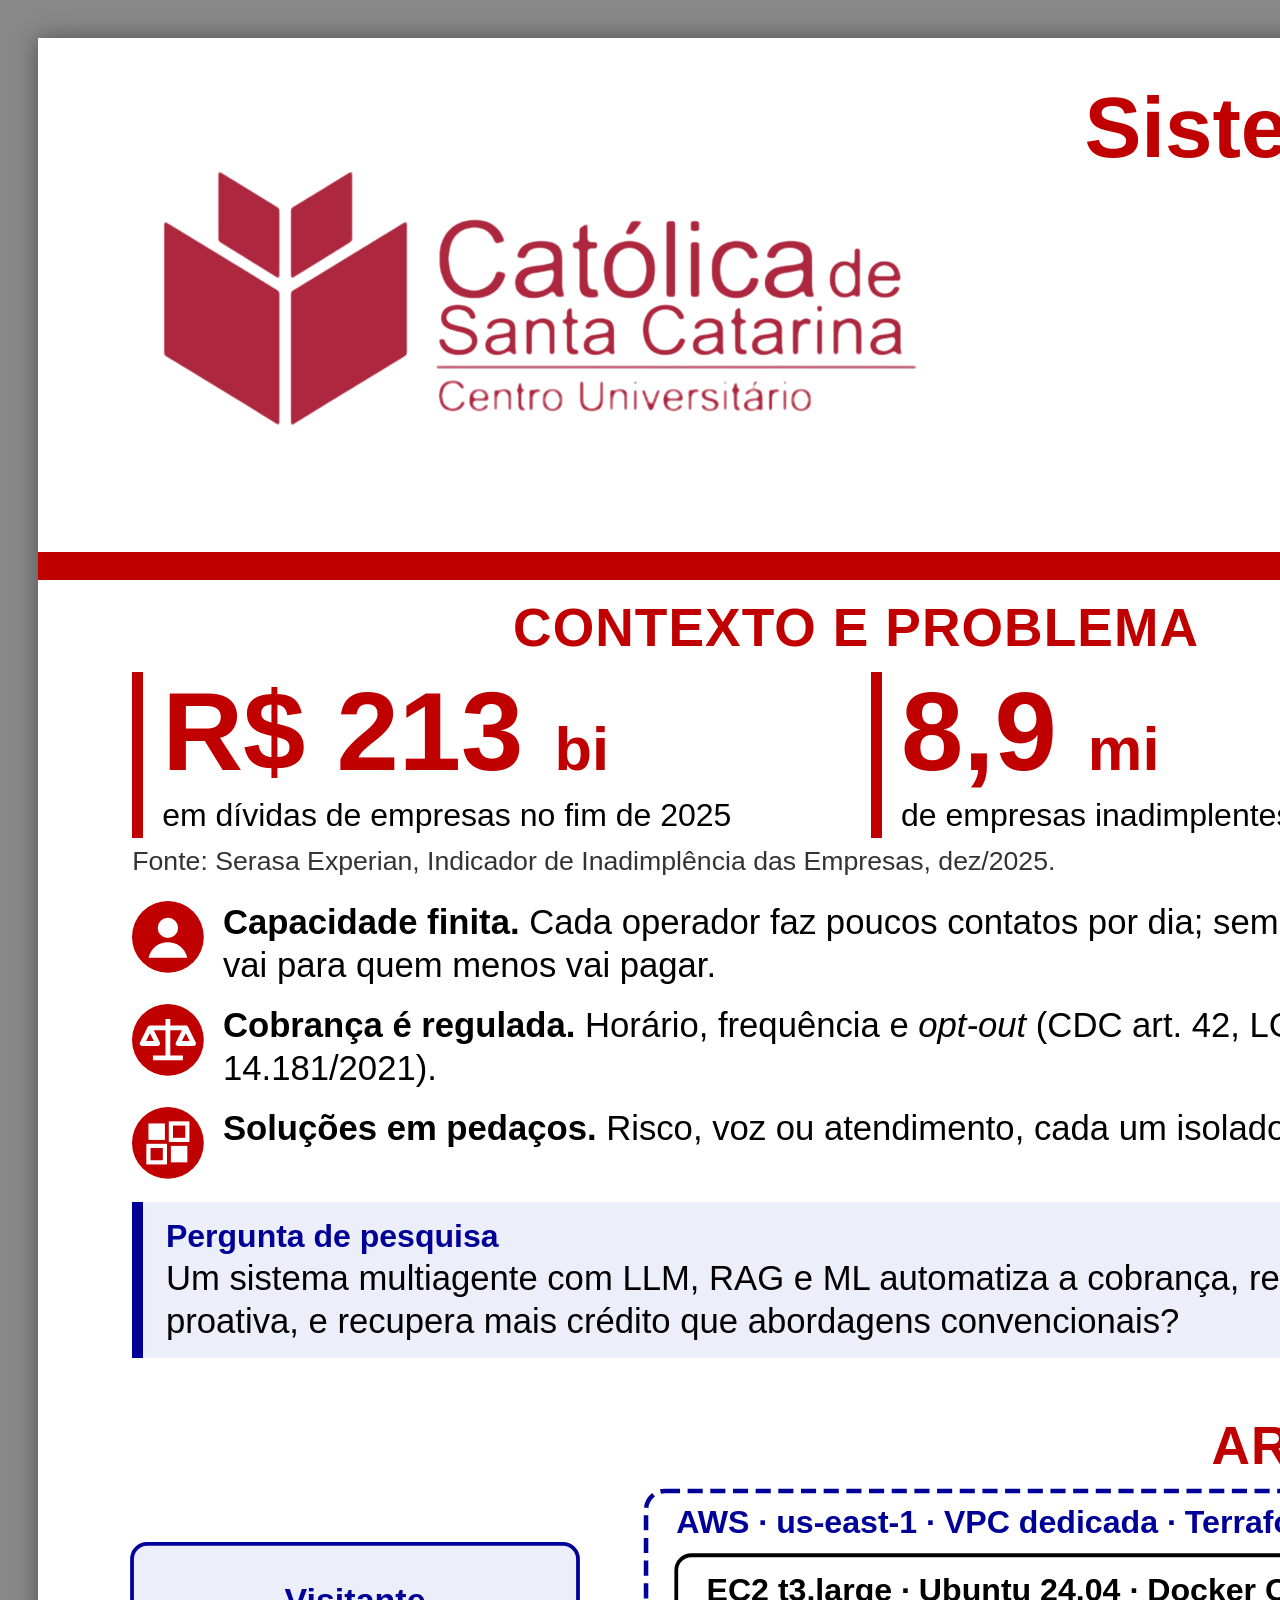
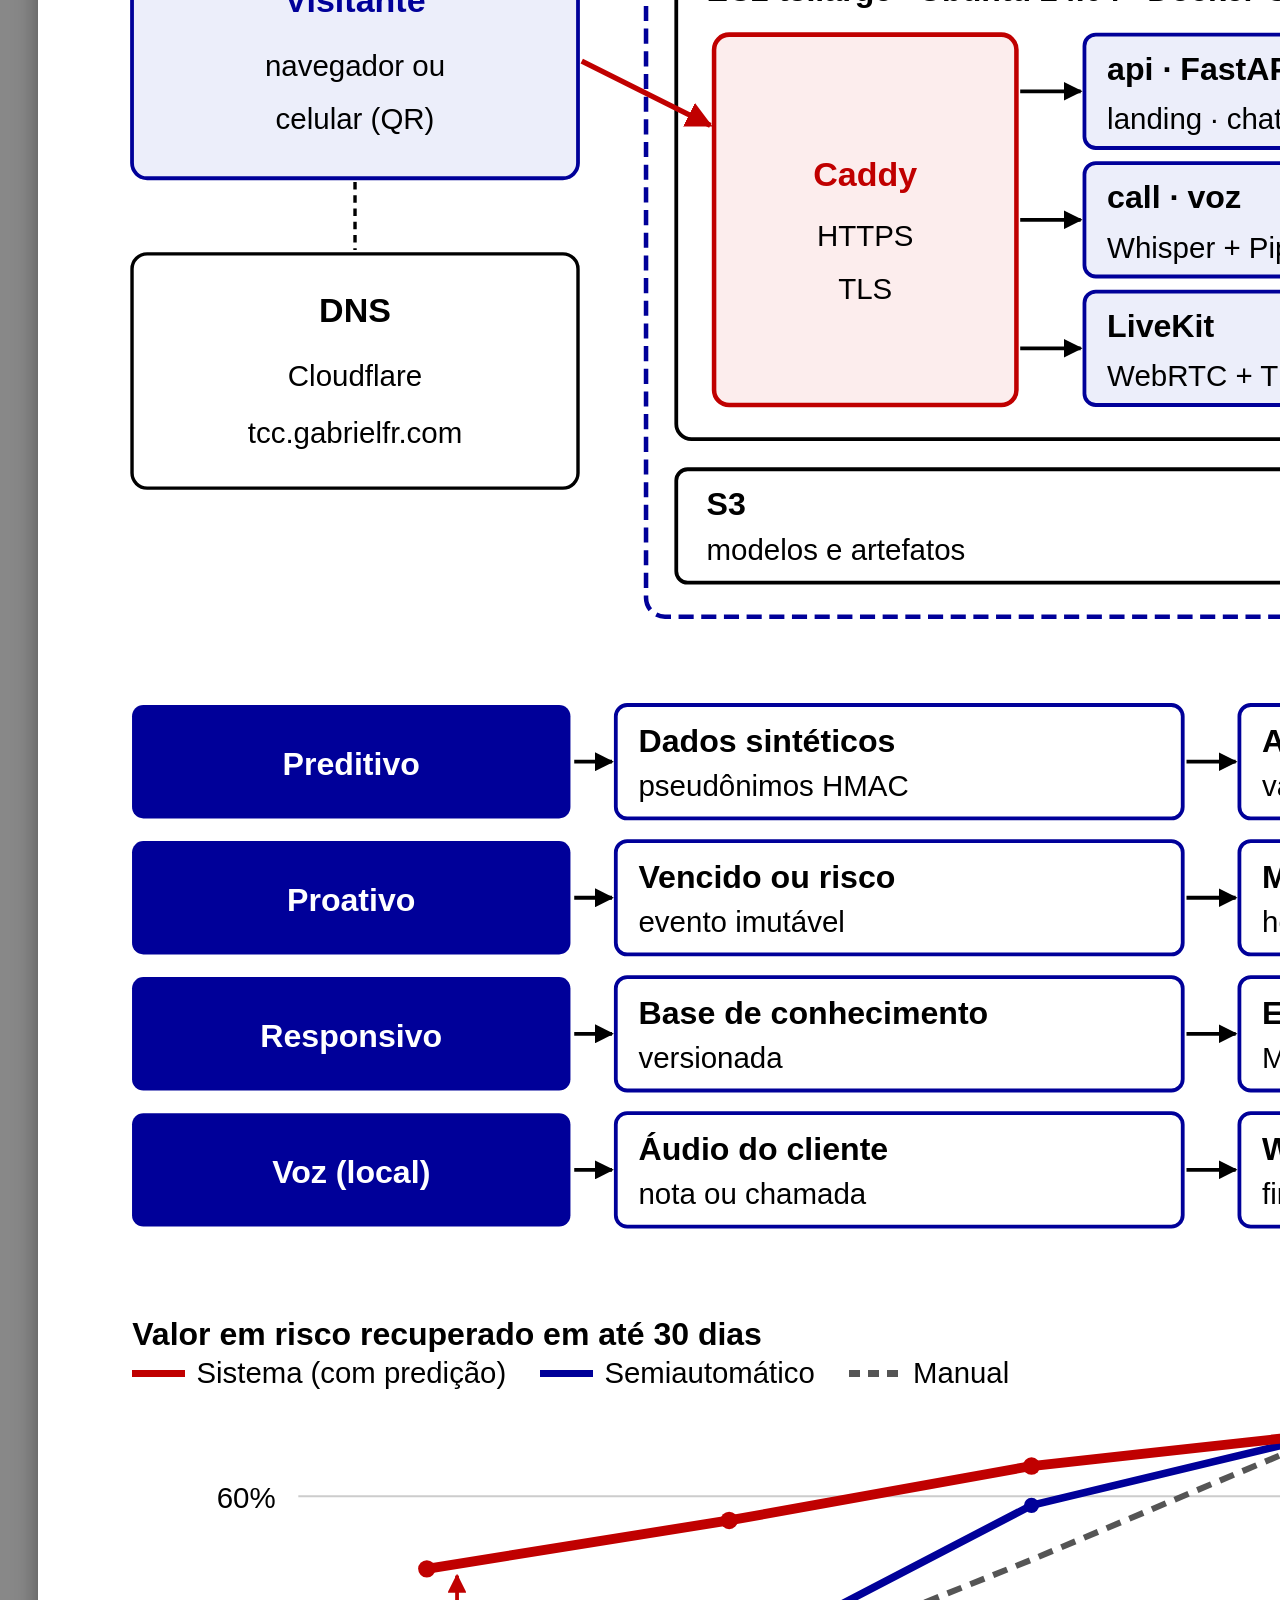
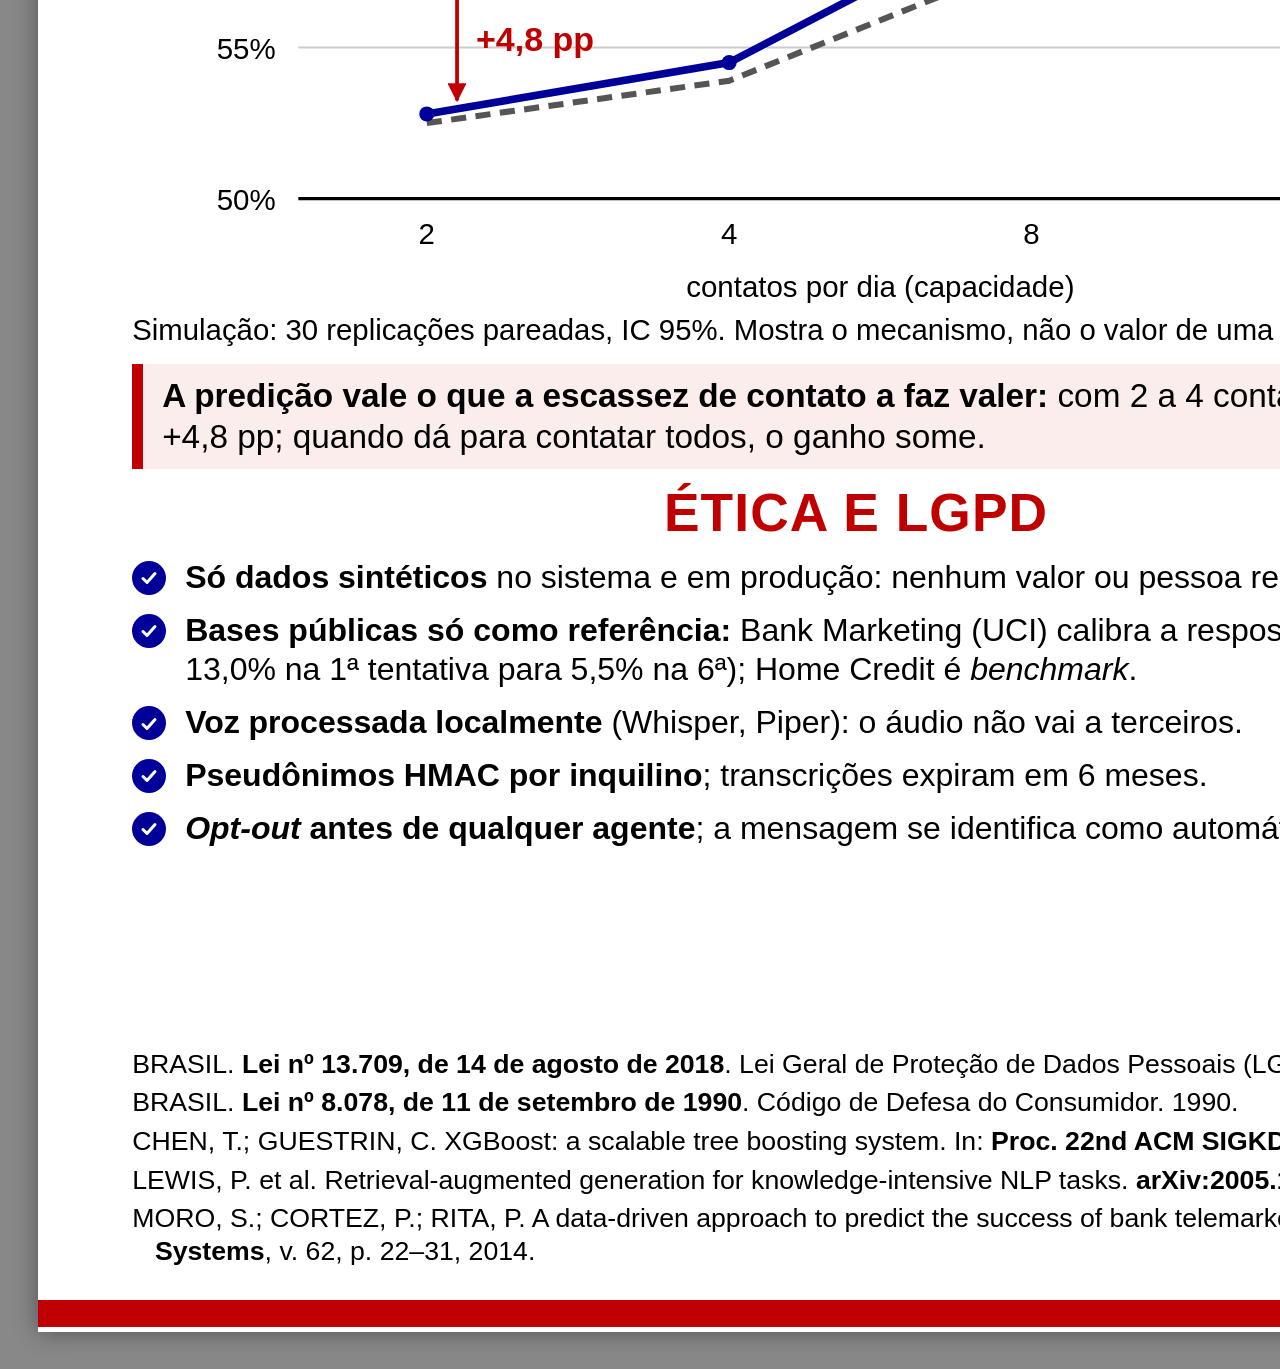
==== poster/index.html @ aef801e6 "docs: add the A0 poster source and its build HTML/CSS poster at 841 x 1189 mm following the official" ====
<!doctype html>
<html lang="pt-BR">
<head>
<meta charset="utf-8">
<meta name="viewport" content="width=device-width, initial-scale=1">
<title>Pôster A0 — Sistema Multiagente de Cobrança</title>
<link rel="stylesheet" href="poster.css">
</head>
<body>
<!--
  A0 poster (841 x 1189 mm, portrait). Build with `make poster` (poster/export-pdf.sh).

  Every number below carries a comment naming the document it comes from. The rule is the
  article's: a number on the poster is a number in docs/, character for character after
  rounding, or it does not go on the poster. See poster/README.md for the full table.
-->

<!-- shared arrow heads for every diagram -->
<svg width="0" height="0" style="position:absolute" aria-hidden="true">
  <defs>
    <marker id="ah" viewBox="0 0 10 10" refX="9" refY="5" markerWidth="5" markerHeight="5" orient="auto-start-reverse">
      <path d="M0,0 L10,5 L0,10 z" fill="#000"/>
    </marker>
    <marker id="ah-red" viewBox="0 0 10 10" refX="9" refY="5" markerWidth="5" markerHeight="5" orient="auto-start-reverse">
      <path d="M0,0 L10,5 L0,10 z" fill="#C00000"/>
    </marker>
    <marker id="ah-navy" viewBox="0 0 10 10" refX="9" refY="5" markerWidth="5" markerHeight="5" orient="auto-start-reverse">
      <path d="M0,0 L10,5 L0,10 z" fill="#000099"/>
    </marker>
  </defs>
</svg>

<div class="page">

  <!-- ===================== HEADER (template) ===================== -->
  <header class="hdr">
    <!-- Logo taken from the official template (ppt/media/image1.jpeg), upscaled for print; see README -->
    <img class="logo" src="assets/logo-catolica-sc.png" alt="Católica de Santa Catarina — Centro Universitário">
    <div class="who">
      <h1>Sistema Multiagente Inteligente de Cobrança com LLM, RAG e Machine Learning</h1>
      <div class="name">Gabriel Forster Rocha</div>
      <div class="mail">gabriel04.rocha@catolicasc.edu.br</div>
      <div class="course">Graduando do curso de Bacharelado em Engenharia de Software da Católica de SC</div>
      <div class="advisor">Orientador: Andrei Carniel</div>
    </div>
  </header>
  <div class="bar"></div>

  <main>

    <!-- ===================== ROW 1: contexto | solução ===================== -->
    <div class="row">
      <section>
        <h2>Contexto e problema</h2>
        <!-- Market numbers: Serasa Experian, Indicador de Inadimplência das Empresas, dez/2025
             (same source and figures as pitch/index.html, slide 2). Not a docs/ number. -->
        <div class="stats">
          <div class="stat"><span class="num">R$ 213 <small>bi</small></span><span class="cap">em dívidas de empresas no fim de 2025</span></div>
          <div class="stat"><span class="num">8,9 <small>mi</small></span><span class="cap">de empresas inadimplentes (CNPJ)</span></div>
        </div>
        <p class="src">Fonte: Serasa Experian, Indicador de Inadimplência das Empresas, dez/2025.</p>

        <ul class="icons">
          <li>
            <svg viewBox="0 0 24 24" aria-hidden="true"><circle cx="12" cy="12" r="12" fill="#C00000"/><circle cx="12" cy="9" r="3.4" fill="#fff"/><path d="M5.5 19c1-3.6 3.6-5.2 6.5-5.2s5.5 1.6 6.5 5.2" fill="#fff"/></svg>
            <p><strong>Capacidade finita.</strong> Cada operador faz poucos contatos por dia; sem priorizar, o esforço vai para quem menos vai pagar.</p>
          </li>
          <li>
            <svg viewBox="0 0 24 24" aria-hidden="true"><circle cx="12" cy="12" r="12" fill="#C00000"/><path d="M12 5v13M7 18h10M6 8h12M6 8l-2.6 5.2h5.2zM18 8l-2.6 5.2h5.2z" fill="none" stroke="#fff" stroke-width="1.6" stroke-linejoin="round"/></svg>
            <p><strong>Cobrança é regulada.</strong> Horário, frequência e <em>opt-out</em> (CDC art. 42, LGPD, Lei 14.181/2021).</p>
          </li>
          <li>
            <svg viewBox="0 0 24 24" aria-hidden="true"><circle cx="12" cy="12" r="12" fill="#C00000"/><rect x="5.5" y="5.5" width="5.5" height="5.5" fill="#fff"/><rect x="13" y="5.5" width="5.5" height="5.5" fill="none" stroke="#fff" stroke-width="1.4"/><rect x="5.5" y="13" width="5.5" height="5.5" fill="none" stroke="#fff" stroke-width="1.4"/><rect x="13" y="13" width="5.5" height="5.5" fill="#fff"/></svg>
            <p><strong>Soluções em pedaços.</strong> Risco, voz ou atendimento, cada um isolado, sem integração.</p>
          </li>
        </ul>

        <div class="question">
          <p><span class="lbl">Pergunta de pesquisa</span>Um sistema multiagente com LLM, RAG e ML automatiza a cobrança, responsiva e proativa, e recupera mais crédito que abordagens convencionais?</p>
        </div>
      </section>

      <section>
        <h2>Solução proposta</h2>
        <!-- Structure: docs/architecture.md (layers, priority rule, what the orchestrator enforces) -->
        <svg class="dia" viewBox="0 0 383 193" role="img" aria-label="Diagrama do sistema multiagente">
          <!-- channels -->
          <rect x="0" y="0" width="185" height="38" rx="4" fill="#ECEEFA" stroke="#000099" stroke-width="1"/>
          <text class="t c navy" x="92.5" y="15">Chat web</text>
          <text class="s c" x="92.5" y="30">texto e nota de voz</text>
          <rect x="198" y="0" width="185" height="38" rx="4" fill="#ECEEFA" stroke="#000099" stroke-width="1"/>
          <text class="t c navy" x="290.5" y="15">Chamada de voz</text>
          <text class="s c" x="290.5" y="30">tempo real, WebRTC</text>

          <line x1="92.5" y1="39" x2="92.5" y2="55" stroke="#000" stroke-width="1" marker-start="url(#ah)" marker-end="url(#ah)"/>
          <line x1="290.5" y1="39" x2="290.5" y2="55" stroke="#000" stroke-width="1" marker-start="url(#ah)" marker-end="url(#ah)"/>
          <text class="s" x="98" y="50">eventos</text>

          <!-- orchestrator -->
          <rect x="0" y="56" width="383" height="56" rx="4" fill="#FCEDED" stroke="#C00000" stroke-width="1.6"/>
          <text class="t c red" x="191.5" y="71">ORQUESTRADOR</text>
          <text class="s c" x="191.5" y="87">rotear · priorizar · opt-out antes de tudo · auditar</text>
          <text class="s c" x="191.5" y="103">responsivo › escalação › proativo</text>

          <line x1="60.5" y1="113" x2="60.5" y2="129" stroke="#000" stroke-width="1" marker-start="url(#ah)" marker-end="url(#ah)"/>
          <line x1="191.5" y1="113" x2="191.5" y2="129" stroke="#000" stroke-width="1" marker-start="url(#ah)" marker-end="url(#ah)"/>
          <line x1="322.5" y1="113" x2="322.5" y2="129" stroke="#000" stroke-width="1" marker-start="url(#ah)" marker-end="url(#ah)"/>

          <!-- agents -->
          <g>
            <rect x="0" y="130" width="121" height="62" rx="4" fill="#fff" stroke="#000099" stroke-width="1.2"/>
            <text class="t c navy" x="60.5" y="146">Responsivo</text>
            <text class="s c" x="60.5" y="162">intenção · RAG</text>
            <text class="s c" x="60.5" y="176">LLM ou escala</text>
            <text class="s c" x="60.5" y="188">a humano</text>
          </g>
          <g>
            <rect x="131" y="130" width="121" height="62" rx="4" fill="#fff" stroke="#000099" stroke-width="1.2"/>
            <text class="t c navy" x="191.5" y="146">Proativo</text>
            <text class="s c" x="191.5" y="162">regras legais</text>
            <text class="s c" x="191.5" y="176">texto checado</text>
            <text class="s c" x="191.5" y="188">inicia contato</text>
          </g>
          <g>
            <rect x="262" y="130" width="121" height="62" rx="4" fill="#fff" stroke="#000099" stroke-width="1.2"/>
            <text class="t c navy" x="322.5" y="146">Preditivo</text>
            <text class="s c" x="322.5" y="162">ranking por ML</text>
            <text class="s c" x="322.5" y="176">quem contatar</text>
            <text class="s c" x="322.5" y="188">primeiro</text>
          </g>

</svg>
      </section>
    </div>

    <!-- ===================== ROW 2: arquitetura ===================== -->
    <section>
      <h2>Arquitetura em produção</h2>
      <!-- Deployment as settled for production: one EC2 with Docker Compose, Caddy, LiveKit,
           Postgres+pgvector on EBS, S3, Grafana LGTM, GitHub Actions with OIDC -> SSM, images on GHCR.
           Services/hostnames per the cross-task contracts; voice stack per docs/voice-call.md. -->
      <svg class="dia" viewBox="0 0 791 192" role="img" aria-label="Diagrama de implantação na AWS">
        <!-- left: visitor and DNS -->
        <rect x="0" y="14" width="118" height="62" rx="4" fill="#ECEEFA" stroke="#000099" stroke-width="1"/>
        <text class="t c navy" x="59" y="32">Visitante</text>
        <text class="s c" x="59" y="49">navegador ou</text>
        <text class="s c" x="59" y="63">celular (QR)</text>

        <rect x="0" y="96" width="118" height="62" rx="4" fill="#fff" stroke="#000" stroke-width="0.9"/>
        <text class="t c" x="59" y="114">DNS</text>
        <text class="s c" x="59" y="131">Cloudflare</text>
        <text class="s c" x="59" y="146">tcc.gabrielfr.com</text>
        <line x1="59" y1="77" x2="59" y2="95" stroke="#000" stroke-width="0.9" stroke-dasharray="2 1.5"/>

        <!-- AWS -->
        <rect x="136" y="0" width="488" height="192" rx="5" fill="none" stroke="#000099" stroke-width="1.2" stroke-dasharray="4 2"/>
        <text class="k navy" x="144" y="11">AWS · us-east-1 · VPC dedicada · Terraform</text>

        <rect x="144" y="17" width="472" height="128" rx="4" fill="#fff" stroke="#000" stroke-width="1"/>
        <text class="k" x="152" y="29">EC2 t3.large · Ubuntu 24.04 · Docker Compose</text>

        <!-- visitor -> caddy -->
        <line x1="119" y1="45" x2="153" y2="62" stroke="#C00000" stroke-width="1.4" marker-end="url(#ah-red)"/>

        <rect x="154" y="38" width="80" height="98" rx="4" fill="#FCEDED" stroke="#C00000" stroke-width="1.2"/>
        <text class="t c red" x="194" y="78">Caddy</text>
        <text class="s c" x="194" y="94">HTTPS</text>
        <text class="s c" x="194" y="108">TLS</text>

        <line x1="235" y1="53" x2="251" y2="53" stroke="#000" stroke-width="1" marker-end="url(#ah)"/>
        <line x1="235" y1="87" x2="251" y2="87" stroke="#000" stroke-width="1" marker-end="url(#ah)"/>
        <line x1="235" y1="121" x2="251" y2="121" stroke="#000" stroke-width="1" marker-end="url(#ah)"/>

        <rect x="252" y="38" width="170" height="30" rx="3" fill="#ECEEFA" stroke="#000099" stroke-width="1"/>
        <text class="k" x="258" y="50">api · FastAPI</text>
        <text class="s" x="258" y="63">landing · chat · /score</text>
        <rect x="252" y="72" width="170" height="30" rx="3" fill="#ECEEFA" stroke="#000099" stroke-width="1"/>
        <text class="k" x="258" y="84">call · voz</text>
        <text class="s" x="258" y="97">Whisper + Piper locais</text>
        <rect x="252" y="106" width="170" height="30" rx="3" fill="#ECEEFA" stroke="#000099" stroke-width="1"/>
        <text class="k" x="258" y="118">LiveKit</text>
        <text class="s" x="258" y="131">WebRTC + TURN</text>

        <line x1="423" y1="53" x2="437" y2="53" stroke="#000" stroke-width="1" marker-end="url(#ah)"/>
        <line x1="423" y1="87" x2="437" y2="70" stroke="#000" stroke-width="1" marker-end="url(#ah)"/>
        <line x1="423" y1="121" x2="437" y2="114" stroke="#555" stroke-width="1" stroke-dasharray="2 1.5" marker-end="url(#ah)"/>

        <rect x="438" y="38" width="170" height="44" rx="3" fill="#fff" stroke="#000" stroke-width="1"/>
        <text class="k" x="444" y="50">Postgres + pgvector</text>
        <text class="s" x="444" y="63">volume EBS separado</text>
        <text class="s" x="444" y="76">só dados sintéticos</text>
        <rect x="438" y="92" width="170" height="44" rx="3" fill="#fff" stroke="#000" stroke-width="1"/>
        <text class="k" x="444" y="104">Grafana (LGTM)</text>
        <text class="s" x="444" y="117">métricas · traces · logs</text>
        <text class="s" x="444" y="130">via OpenTelemetry</text>

        <rect x="144" y="153" width="230" height="30" rx="3" fill="#fff" stroke="#000" stroke-width="1"/>
        <text class="k" x="152" y="165">S3</text>
        <text class="s" x="152" y="177">modelos e artefatos</text>
        <rect x="386" y="153" width="230" height="30" rx="3" fill="#fff" stroke="#000" stroke-width="1"/>
        <text class="k" x="392" y="165">SSM</text>
        <text class="s" x="392" y="177">segredos e deploy, sem SSH</text>

        <!-- right: GitHub and LLM provider -->
        <rect x="644" y="0" width="147" height="26" rx="3" fill="#fff" stroke="#000" stroke-width="1"/>
        <text class="k c" x="717.5" y="17">GitHub · PR</text>
        <line x1="717.5" y1="27" x2="717.5" y2="35" stroke="#000" stroke-width="1" marker-end="url(#ah)"/>
        <rect x="644" y="36" width="147" height="58" rx="3" fill="#ECEEFA" stroke="#000099" stroke-width="1"/>
        <text class="k c navy" x="717.5" y="50">GitHub Actions</text>
        <text class="s c" x="717.5" y="65">análise · testes</text>
        <text class="s c" x="717.5" y="78">Terraform · build</text>
        <text class="s c" x="717.5" y="90">imagem no GHCR</text>
        <path d="M 644 80 L 630 80 L 630 170 L 618 170" fill="none" stroke="#000099" stroke-width="1.2" marker-end="url(#ah-navy)"/>
        <text class="s navy" x="644" y="108">OIDC, sem</text>
        <text class="s navy" x="644" y="120">chave fixa</text>

        <rect x="644" y="132" width="147" height="51" rx="3" fill="#fff" stroke="#000" stroke-width="1"/>
        <text class="k c" x="717.5" y="146">Provedor LLM</text>
        <text class="s c" x="717.5" y="161">API externa</text>
        <text class="s c" x="717.5" y="175">sem LLM: template</text>
        <line x1="643" y1="150" x2="610" y2="140" stroke="#000" stroke-width="1" stroke-dasharray="2 1.5" marker-end="url(#ah)"/>
      </svg>
    </section>

    <!-- ===================== ROW 3: pipeline de IA ===================== -->
    <section>
      <h2>Pipeline de IA</h2>
      <!-- Preditivo: README "Predictive module", docs/model-synthetic-*.md (TimeSeriesSplit k=5,
             six candidates, champion by average precision, 70/15/15 chronological split per article §3.1).
           Proativo: docs/collection-rules.md (max_attempts = 4, cooldown_hours = 48), docs/outreach.md.
           Responsivo: docs/rag.md (paraphrase-multilingual-MiniLM-L12-v2, 384 dims, pgvector,
             tenant + audience filter), docs/llm-responder.md (faithfulness check).
           Voz: docs/voice-call.md (700 ms hangover, Whisper small local, Piper local, 43-word budget),
             docs/voice.md (spoken figure is read back). -->
      <svg class="dia" viewBox="0 0 791 138" role="img" aria-label="Pipelines de IA por agente">
        <g id="lanes">
          <!-- lane labels -->
          <rect x="0" y="0"   width="116" height="30" rx="3" fill="#000099"/>
          <text class="k c white" x="58" y="18.5">Preditivo</text>
          <rect x="0" y="36"  width="116" height="30" rx="3" fill="#000099"/>
          <text class="k c white" x="58" y="54.5">Proativo</text>
          <rect x="0" y="72"  width="116" height="30" rx="3" fill="#000099"/>
          <text class="k c white" x="58" y="90.5">Responsivo</text>
          <rect x="0" y="108" width="116" height="30" rx="3" fill="#000099"/>
          <text class="k c white" x="58" y="126.5">Voz (local)</text>
        </g>

        <!-- boxes: x = 128, 293, 458, 623; w = 150; arrows in the 15 mm gaps -->
        <g fill="#fff" stroke="#000099" stroke-width="1">
          <rect x="128" y="0" width="150" height="30" rx="3"/><rect x="293" y="0" width="150" height="30" rx="3"/><rect x="458" y="0" width="150" height="30" rx="3"/><rect x="623" y="0" width="168" height="30" rx="3" fill="#FCEDED" stroke="#C00000"/>
          <rect x="128" y="36" width="150" height="30" rx="3"/><rect x="293" y="36" width="150" height="30" rx="3"/><rect x="458" y="36" width="150" height="30" rx="3"/><rect x="623" y="36" width="168" height="30" rx="3" fill="#FCEDED" stroke="#C00000"/>
          <rect x="128" y="72" width="150" height="30" rx="3"/><rect x="293" y="72" width="150" height="30" rx="3"/><rect x="458" y="72" width="150" height="30" rx="3"/><rect x="623" y="72" width="168" height="30" rx="3" fill="#FCEDED" stroke="#C00000"/>
          <rect x="128" y="108" width="150" height="30" rx="3"/><rect x="293" y="108" width="150" height="30" rx="3"/><rect x="458" y="108" width="150" height="30" rx="3"/><rect x="623" y="108" width="168" height="30" rx="3" fill="#FCEDED" stroke="#C00000"/>
        </g>
        <g stroke="#000" stroke-width="1" marker-end="url(#ah)">
          <line x1="117" y1="15" x2="127" y2="15"/><line x1="279" y1="15" x2="292" y2="15"/><line x1="444" y1="15" x2="457" y2="15"/><line x1="609" y1="15" x2="622" y2="15"/>
          <line x1="117" y1="51" x2="127" y2="51"/><line x1="279" y1="51" x2="292" y2="51"/><line x1="444" y1="51" x2="457" y2="51"/><line x1="609" y1="51" x2="622" y2="51"/>
          <line x1="117" y1="87" x2="127" y2="87"/><line x1="279" y1="87" x2="292" y2="87"/><line x1="444" y1="87" x2="457" y2="87"/><line x1="609" y1="87" x2="622" y2="87"/>
          <line x1="117" y1="123" x2="127" y2="123"/><line x1="279" y1="123" x2="292" y2="123"/><line x1="444" y1="123" x2="457" y2="123"/><line x1="609" y1="123" x2="622" y2="123"/>
        </g>

        <!-- Preditivo -->
        <text class="k" x="134" y="12.5">Dados sintéticos</text><text class="s" x="134" y="24">pseudônimos HMAC</text>
        <text class="k" x="299" y="12.5">Atributos sem</text><text class="s" x="299" y="24">vazamento · split 70/15/15</text>
        <text class="k" x="464" y="12.5">6 candidatos</text><text class="s" x="464" y="24">LR · RF · XGBoost, CV k=5</text>
        <text class="k" x="629" y="12.5">POST /score</text><text class="s" x="629" y="24">fila por precisão média</text>
        <!-- Proativo -->
        <text class="k" x="134" y="48.5">Vencido ou risco</text><text class="s" x="134" y="60">evento imutável</text>
        <text class="k" x="299" y="48.5">Motor de regras</text><text class="s" x="299" y="60">horário · ≤ 4 tentativas</text>
        <text class="k" x="464" y="48.5">Template ou LLM</text><text class="s" x="464" y="60">termos da tabela oficial</text>
        <text class="k" x="629" y="48.5">Conformidade</text><text class="s" x="629" y="60">reprovou: humano</text>
        <!-- Responsivo -->
        <text class="k" x="134" y="84.5">Base de conhecimento</text><text class="s" x="134" y="96">versionada</text>
        <text class="k" x="299" y="84.5">Embeddings</text><text class="s" x="299" y="96">MiniLM multilíngue</text>
        <text class="k" x="464" y="84.5">pgvector</text><text class="s" x="464" y="96">filtro inquilino e público</text>
        <text class="k" x="629" y="84.5">Template ou LLM</text><text class="s" x="629" y="96">checagem de fidelidade</text>
        <!-- Voz -->
        <text class="k" x="134" y="120.5">Áudio do cliente</text><text class="s" x="134" y="132">nota ou chamada</text>
        <text class="k" x="299" y="120.5">Whisper small</text><text class="s" x="299" y="132">fim de turno 700 ms</text>
        <text class="k" x="464" y="120.5">Agente responsivo</text><text class="s" x="464" y="132">valor falado é confirmado</text>
        <text class="k" x="629" y="120.5">Piper TTS</text><text class="s" x="629" y="132">resposta ≤ 43 palavras</text>
      </svg>
    </section>

    <!-- ===================== ROW 4: resultados ===================== -->
    <section>
      <h2>Resultados</h2>
      <div class="row results">
        <div>
          <div class="chart-title">Valor em risco recuperado em até 30 dias</div>
          <div class="legend">
            <span class="sys"><i></i><b>Sistema (com predição)</b></span>
            <span class="semi"><i></i><b>Semiautomático</b></span>
            <span class="man"><i style="background:repeating-linear-gradient(90deg,#555 0 3mm,transparent 3mm 5mm)"></i><b>Manual</b></span>
          </div>
          <!-- docs/experiment-results.md, "Arms by daily capacity (main scenario)", column
               "recovered ≤ 30 days" (means): capacity 2/4/8/16 —
               system 0.576 0.592 0.610 0.621; semi-automated 0.528 0.545 0.597 0.621;
               manual 0.525 0.539 0.579 0.621.
               +4,8 pp: "Paired differences", 2/day, system − semi-automated, +4.8 [+3.9, +5.8].
               y(v) = 128 - (v - 0.50) * 800 ; x: 2→78, 4→158, 8→238, 16→318 -->
          <svg class="dia" viewBox="0 22 412 136" role="img" aria-label="Gráfico: recuperação por capacidade diária">
            <g stroke="#ccc" stroke-width="0.5">
              <line x1="44" y1="128" x2="340" y2="128" stroke="#000" stroke-width="0.9"/>
              <line x1="44" y1="88" x2="340" y2="88"/>
              <line x1="44" y1="48"  x2="340" y2="48"/>
            </g>
            <text class="s e" x="38" y="131">50%</text>
            <text class="s e" x="38" y="91">55%</text>
            <text class="s e" x="38" y="51">60%</text>
            <text class="s c" x="78"  y="140">2</text>
            <text class="s c" x="158" y="140">4</text>
            <text class="s c" x="238" y="140">8</text>
            <text class="s c" x="318" y="140">16</text>
            <text class="s c" x="198" y="154">contatos por dia (capacidade)</text>

            <!-- manual -->
            <polyline points="78,108.0 158,96.8 238,64.8 318,31.2" fill="none" stroke="#555" stroke-width="1.6" stroke-dasharray="4 2.5"/>
            <!-- semi-automated -->
            <polyline points="78,105.6 158,92.0 238,50.4 318,31.2" fill="none" stroke="#000099" stroke-width="2"/>
            <!-- system -->
            <polyline points="78,67.2 158,54.4 238,40.0 318,31.2" fill="none" stroke="#C00000" stroke-width="2.6"/>
            <g fill="#C00000"><circle cx="78" cy="67.2" r="2.3"/><circle cx="158" cy="54.4" r="2.3"/><circle cx="238" cy="40.0" r="2.3"/><circle cx="318" cy="31.2" r="2.3"/></g>
            <g fill="#000099"><circle cx="78" cy="105.6" r="2"/><circle cx="158" cy="92.0" r="2"/><circle cx="238" cy="50.4" r="2"/></g>

            <!-- the gap at 2/day -->
            <line x1="86" y1="69" x2="86" y2="102" stroke="#C00000" stroke-width="1" marker-start="url(#ah-red)" marker-end="url(#ah-red)"/>
            <text class="t red" x="91" y="89">+4,8 pp</text>

            <!-- convergence note -->
            <text class="s" x="326" y="47">todos</text>
            <text class="s" x="326" y="58">iguais:</text>
            <text class="s" x="326" y="69">62,1%</text>
          </svg>
          <p class="small">Simulação: 30 replicações pareadas, IC 95%. Mostra o mecanismo, não o valor de uma operação real.</p>
          <div class="takeaway"><p><strong>A predição vale o que a escassez de contato a faz valer:</strong> com 2 a 4 contatos/dia ganha +4,7 a +4,8 pp; quando dá para contatar todos, o ganho some.</p></div>
          <!-- "+4,7 a +4,8 pp": docs/experiment-results.md Finding 1 and Paired differences
               (4/day +4.7 [+4.0, +5.4]; 2/day +4.8 [+3.9, +5.8]); 16/day −0.1 [−0.2, +0.2]. -->
        </div>

        <div class="kpis">
          <!-- docs/experiment-results.md, "Compliance": 0 violations across all 1500 runs -->
          <div class="kpi hl"><span class="v">0</span><span class="d">violações de regras em 1.500 execuções simuladas (auditoria independente)</span></div>
          <!-- docs/experiment-results.md, capacity 4: "R$ per R$ 1,000 gained" system 1.94, manual 34.62 -->
          <div class="kpi hl"><span class="v">R$ 1,94</span><span class="d">por R$ 1.000 recuperado, contra R$ 34,62 da mesa manual (4 contatos/dia)</span></div>
          <!-- docs/voice-call.md / docs/voice-call-report-live.md: measured over WebRTC median 2,174 ms -->
          <div class="kpi"><span class="v">2,2 s</span><span class="d">do fim da fala à resposta audível na chamada (mediana, só CPU)</span></div>
          <!-- docs/voice-call.md: spoken reply median 12.1 s (was 102 s), 18/18 within 20 s -->
          <div class="kpi"><span class="v">12,1 s</span><span class="d">resposta falada (mediana), antes 102 s: o texto é cortado para o ouvido</span></div>
          <!-- docs/experiment-results.md, "Concurrency": 400 conversations, 0 errors, p95 1,342 ms -->
          <div class="kpi"><span class="v">400</span><span class="d">conversas simultâneas sem nenhum erro (p95 de 1,34 s)</span></div>
          <!-- docs/responder-comparison.md: faithful_rate template 1.0, llm 0.6923 (qwen2.5:3b, local) -->
          <div class="kpi"><span class="v">100% × 69%</span><span class="d">respostas fiéis à base: <em>template</em> (controle) × LLM local de 3B</span></div>
          <!-- docs/voice.md / docs/voice-report.md: WER 0.099 → intent 0.856 (86%), figures intact 0.867 (1 in 7 wrong) -->
          <div class="kpi"><span class="v">86% · 1 em 7</span><span class="d">com 9,9% de erro de palavras, a intenção sobrevive; 1 valor falado em 7 erra, por isso é confirmado</span></div>
          <!-- docs/rag.md, customer-facing corpus: MRR tfidf 0.8472, pgvector 0.8194 -->
          <div class="kpi"><span class="v">0,82 × 0,85</span><span class="d">MRR: <em>embedder</em> pré-treinado não superou o TF-IDF (dentro do ruído)</span></div>
        </div>
      </div>
    </section>

    <!-- ===================== ROW 5: ética | acesse ===================== -->
    <div class="row">
      <section>
        <h2>Ética e LGPD</h2>
        <ul class="checks">
          <!-- docs/data-acquisition-plan.md (D1), docs/eda-bank-marketing.md, article §3.1 -->
          <li><span><strong>Só dados sintéticos</strong> no sistema e em produção: nenhum valor ou pessoa real.</span></li>
          <li><span><strong>Bases públicas só como referência:</strong> Bank Marketing (UCI) calibra a resposta ao contato (de 13,0% na 1ª tentativa para 5,5% na 6ª); Home Credit é <em>benchmark</em>.</span></li>
          <!-- docs/voice.md, docs/voice-call.md: local Whisper and Piper -->
          <li><span><strong>Voz processada localmente</strong> (Whisper, Piper): o áudio não vai a terceiros.</span></li>
          <!-- docs/architecture.md: per-tenant HMAC key, 6-month transcript retention, purged_at -->
          <li><span><strong>Pseudônimos HMAC por inquilino</strong>; transcrições expiram em 6 meses.</span></li>
          <!-- docs/architecture.md: opt-out before any agent (CDC art. 42) -->
          <li><span><strong><em>Opt-out</em> antes de qualquer agente</strong>; a mensagem se identifica como automática.</span></li>
        </ul>
      </section>

      <section>
        <h2>Acesse</h2>
        <!-- QR targets: poster/qr-targets.conf (regenerated by `make poster`) -->
        <div class="qrs">
          <figure class="qr main" data-qr="prod">
            <div class="code"><img alt="QR code da aplicação em produção"></div>
            <figcaption><div class="lbl">Aplicação ao vivo</div><div class="url"></div></figcaption>
          </figure>
          <figure class="qr" data-qr="repo">
            <div class="code"><img alt="QR code do repositório"></div>
            <figcaption><div class="lbl">Repositório</div><div class="url"></div></figcaption>
          </figure>
          <figure class="qr" data-qr="docs">
            <div class="code"><img alt="QR code da documentação"></div>
            <figcaption><div class="lbl">Documentação</div><div class="url"></div></figcaption>
          </figure>
          <!-- Demo video: set VIDEO_URL in qr-targets.conf. Empty -> this slot is removed. -->
          <figure class="qr" data-qr="video">
            <div class="code"><img alt="QR code do vídeo de demonstração"></div>
            <figcaption><div class="lbl">Vídeo demo</div><div class="url"></div></figcaption>
          </figure>
        </div>
      </section>
    </div>

    <!-- ===================== ROW 6: referências ===================== -->
    <section>
      <h2>Referências</h2>
      <!-- Entries from article/refs.bib, plus the Serasa 2025 indicator used by the pitch. -->
      <div class="refs">
        <p>BRASIL. <strong>Lei nº 13.709, de 14 de agosto de 2018</strong>. Lei Geral de Proteção de Dados Pessoais (LGPD). 2018.</p>
        <p>BRASIL. <strong>Lei nº 8.078, de 11 de setembro de 1990</strong>. Código de Defesa do Consumidor. 1990.</p>
        <p>CHEN, T.; GUESTRIN, C. XGBoost: a scalable tree boosting system. In: <strong>Proc. 22nd ACM SIGKDD</strong>, p. 785–794, 2016.</p>
        <p>LEWIS, P. et al. Retrieval-augmented generation for knowledge-intensive NLP tasks. <strong>arXiv:2005.11401</strong>, 2020.</p>
        <p>MORO, S.; CORTEZ, P.; RITA, P. A data-driven approach to predict the success of bank telemarketing. <strong>Decision Support Systems</strong>, v. 62, p. 22–31, 2014.</p>
        <p>RADFORD, A. et al. Robust speech recognition via large-scale weak supervision. <strong>arXiv:2212.04356</strong>, 2023.</p>
        <p>REIMERS, N.; GUREVYCH, I. Sentence-BERT: sentence embeddings using Siamese BERT-networks. In: <strong>EMNLP-IJCNLP</strong>, p. 3982–3992, 2019.</p>
        <p>SERASA EXPERIAN. <strong>Indicador de Inadimplência das Empresas</strong>. Dez. 2025.</p>
        <p>WANG, L. et al. A survey on large language model based autonomous agents. <strong>Frontiers of Computer Science</strong>, v. 18, n. 6, 2024.</p>
      </div>
    </section>

  </main>

  <div class="bar foot"></div>
</div>

<script src="qr/targets.js"></script>
<script src="poster.js"></script>
</body>
</html>
---- poster/poster.css ----
/* A0 poster — header, footer and colours follow the official Católica SC template
   (The-Portfolio-Playbook, demoday/TEMPLATE_POSTER_PORTFOLIO.pptx):
   - red bars #C00000 under the header and at the foot of the page;
   - title in bold #C00000, author in bold italic black, e-mail in bold italic #000099,
     course line in bold italic #C00000, all centred to the right of the logo;
   - section headings in bold uppercase #C00000, centred; body in Arial, black on white.
   Sizes are in pt and mm so the screen preview and the print are the same object. */

@page { size: 841mm 1189mm; margin: 0; }

:root {
  --red: #C00000;        /* template: title, headings, bars */
  --navy: #000099;       /* template: e-mail */
  --ink: #000000;        /* template: body text */
  --ink-2: #333333;      /* secondary text, still >= 12:1 on white */
  --paper: #FFFFFF;
  --red-tint: #FCEDED;
  --navy-tint: #ECEEFA;
  --grey-tint: #F2F2F2;
  --rule: #9A9A9A;

  --page-w: 841mm;
  --page-h: 1189mm;
  --gutter: 25mm;        /* side margin and column gap */
}

* { box-sizing: border-box; margin: 0; padding: 0; }

html, body {
  background: var(--paper);
  color: var(--ink);
  font-family: Arial, "Liberation Sans", Arimo, Helvetica, sans-serif;
  -webkit-print-color-adjust: exact;
  print-color-adjust: exact;
}

.page {
  position: relative;
  width: var(--page-w);
  height: var(--page-h);
  overflow: hidden;
  display: flex;
  flex-direction: column;
  background: var(--paper);
}

/* ---------- header (template) ----------------------------------------------- */
.hdr {
  height: 136mm;
  display: grid;
  grid-template-columns: 240mm 1fr;
  align-items: center;
  padding: 0 18mm 0 24mm;
}
.hdr .logo { width: 214mm; height: auto; display: block; }
.hdr .who { text-align: center; }
.hdr h1 {
  color: var(--red);
  font-size: 64pt;
  font-weight: 700;
  line-height: 1.08;
  margin-bottom: 7mm;
}
.hdr .name   { font-size: 39pt; font-weight: 700; font-style: italic; line-height: 1.2; }
.hdr .mail   { font-size: 34pt; font-weight: 700; font-style: italic; color: var(--navy); line-height: 1.25; }
.hdr .course { font-size: 29pt; font-weight: 700; font-style: italic; color: var(--red); line-height: 1.3; }
.hdr .advisor{ font-size: 26pt; font-style: italic; line-height: 1.3; }

.bar { background: var(--red); height: 7.4mm; flex: none; }
.bar.foot { position: absolute; left: 0; right: 0; bottom: 1.1mm; }

/* ---------- body grid -------------------------------------------------------- */
main {
  flex: 1;
  padding: 5mm var(--gutter) 10mm;
  display: flex;
  flex-direction: column;
  gap: 4mm;
  min-height: 0;
}
.row { display: grid; grid-template-columns: 1fr 1fr; column-gap: var(--gutter); }
.row.results { grid-template-columns: 412mm 1fr; }

section h2 {
  color: var(--red);
  font-size: 40pt;
  font-weight: 700;
  text-transform: uppercase;
  text-align: center;
  letter-spacing: 0.02em;
  line-height: 1.1;
  margin-bottom: 4mm;
}
section h2.left { text-align: left; }

p, li { font-size: 26pt; line-height: 1.24; }
.small { font-size: 22pt; line-height: 1.25; }
.src   { font-size: 20pt; line-height: 1.25; color: var(--ink-2); }
strong { font-weight: 700; }
em { font-style: italic; }

svg.dia { display: block; width: 100%; height: auto; overflow: visible; }
svg.dia text { font-family: Arial, "Liberation Sans", Arimo, Helvetica, sans-serif; fill: var(--ink); }
svg.dia .t  { font-size: 9px;   font-weight: 700; }   /* 9 mm  = 25.5 pt (1 unit = 1 mm) */
svg.dia .k  { font-size: 8.5px; font-weight: 700; }   /* 8.5mm = 24.1 pt */
svg.dia .s  { font-size: 7.8px; }                     /* 7.8mm = 22.1 pt */
svg.dia .c  { text-anchor: middle; }
svg.dia .e  { text-anchor: end; }
svg.dia .navy { fill: var(--navy); }
svg.dia .red  { fill: var(--red); }
svg.dia .white { fill: #fff; }

/* ---------- contexto -------------------------------------------------------- */
.stats { display: grid; grid-template-columns: 1fr 1fr; gap: 8mm; margin-bottom: 2mm; }
.stat { border-left: 3mm solid var(--red); padding: 1mm 0 1mm 5mm; }
.stat .num { display: block; color: var(--red); font-size: 84pt; font-weight: 700; line-height: 1; }
.stat .num small { font-size: 46pt; }
.stat .cap { display: block; font-size: 24pt; line-height: 1.2; margin-top: 2mm; }

.icons { list-style: none; margin-top: 6mm; display: grid; gap: 4.5mm; }
.icons li { display: grid; grid-template-columns: 19mm 1fr; column-gap: 5mm; align-items: start; }
.icons svg { width: 19mm; height: 19mm; }
.question {
  margin-top: 6mm;
  background: var(--navy-tint);
  border-left: 3mm solid var(--navy);
  padding: 4mm 6mm;
}
.question p { font-size: 26pt; }
.question .lbl { display: block; color: var(--navy); font-weight: 700; font-size: 24pt; }

/* ---------- resultados -------------------------------------------------------- */
.legend { display: flex; flex-wrap: wrap; gap: 3mm 9mm; margin: 1mm 0 2mm; }
.legend span { font-size: 22pt; display: inline-flex; align-items: center; gap: 3mm; }
.legend i { display: inline-block; width: 14mm; height: 2mm; background: currentColor; }
.legend .sys { color: var(--red); }
.legend .semi { color: var(--navy); }
.legend .man { color: #555; }
.legend .sys b, .legend .semi b, .legend .man b { color: var(--ink); font-weight: 400; }
.chart-title { font-size: 24pt; font-weight: 700; }

.kpis { display: grid; grid-template-columns: 1fr 1fr; gap: 5mm 7mm; align-content: start; }
.kpi { border-top: 1.6mm solid var(--navy); padding-top: 2mm; }
.kpi.hl { border-top-color: var(--red); }
.kpi .v { display: block; font-size: 50pt; font-weight: 700; line-height: 1.05; color: var(--navy); }
.kpi.hl .v { color: var(--red); }
.kpi .d { display: block; font-size: 22pt; line-height: 1.22; margin-top: 1mm; }

.takeaway {
  margin-top: 4mm;
  background: var(--red-tint);
  border-left: 3mm solid var(--red);
  padding: 3mm 5mm;
}
.takeaway p { font-size: 25pt; }

/* ---------- ética / QR / referências -------------------------------------------- */
.checks { list-style: none; display: grid; gap: 3.5mm; }
.checks li { display: grid; grid-template-columns: 11mm 1fr; column-gap: 3mm; font-size: 24pt; }
.checks li::before {
  content: ""; width: 9mm; height: 9mm; margin-top: 0.8mm; border-radius: 50%;
  background: var(--navy) url("data:image/svg+xml,%3Csvg xmlns='http://www.w3.org/2000/svg' viewBox='0 0 24 24'%3E%3Cpath d='M6 12.5l4 4 8-9' fill='none' stroke='white' stroke-width='3' stroke-linecap='round' stroke-linejoin='round'/%3E%3C/svg%3E") center/70% no-repeat;
}

.qrs { display: flex; flex-wrap: wrap; gap: 6mm 6mm; justify-content: center; align-items: flex-start; }
.qr { display: flex; flex-direction: column; align-items: center; text-align: center; width: 78mm; }
.qr.main { width: 90mm; }
.qr .code { background: #fff; padding: 4mm; border: 0.6mm solid var(--rule); }
.qr img { display: block; width: 54mm; height: 54mm; image-rendering: pixelated; }
.qr.main img { width: 74mm; height: 74mm; }
.qr.main .code { border: 1.4mm solid var(--red); }
.qr .lbl { font-size: 24pt; font-weight: 700; margin-top: 2mm; line-height: 1.15; }
.qr.main .lbl { color: var(--red); font-size: 28pt; }
.qr .url { font-size: 20pt; color: var(--ink-2); line-height: 1.15; }

.refs { columns: 2; column-gap: var(--gutter); }
.refs p { font-size: 20pt; line-height: 1.22; margin-bottom: 1.6mm; break-inside: avoid; padding-left: 6mm; text-indent: -6mm; }

/* screen preview: grey surround so the page edge is visible */
@media screen {
  html { background: #888; }
  body { background: #888; padding: 10mm; }
  .page { box-shadow: 0 0 6mm rgba(0,0,0,.4); }
}
@media print {
  body { padding: 0; }
}
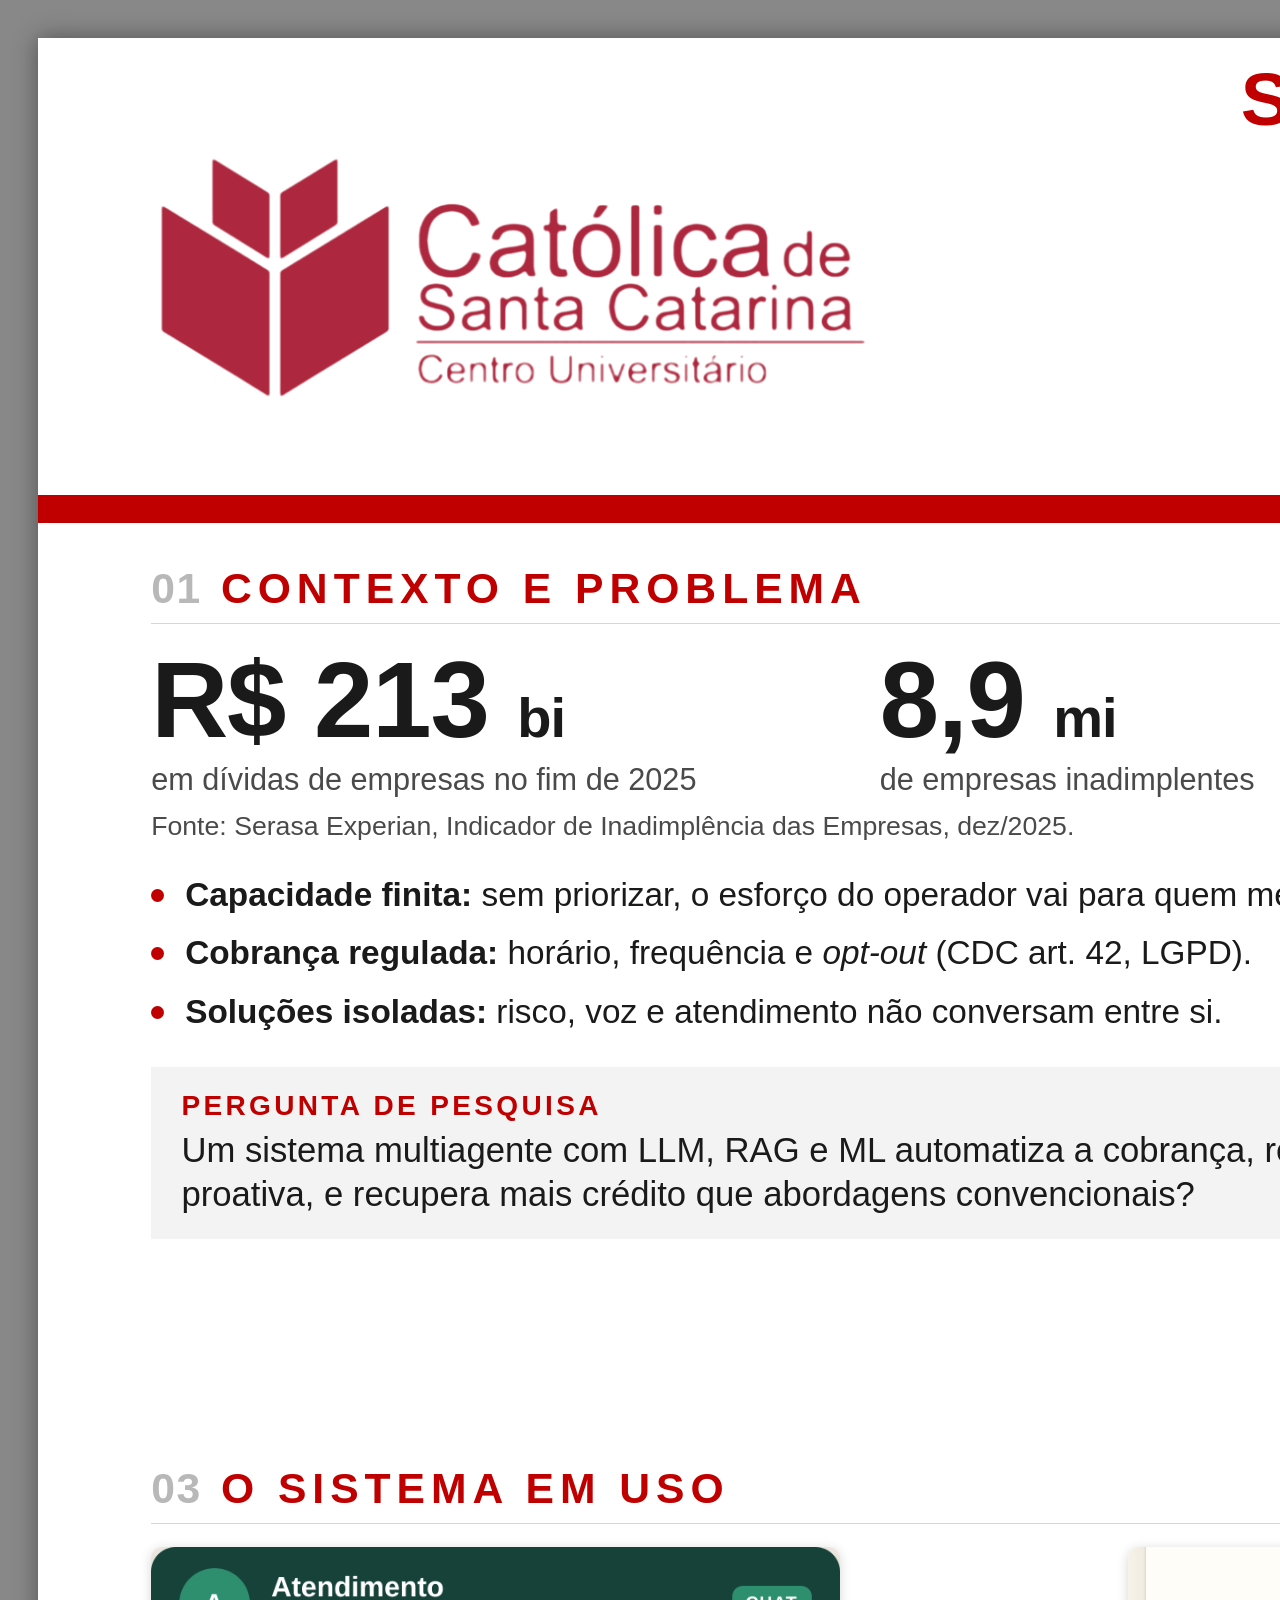
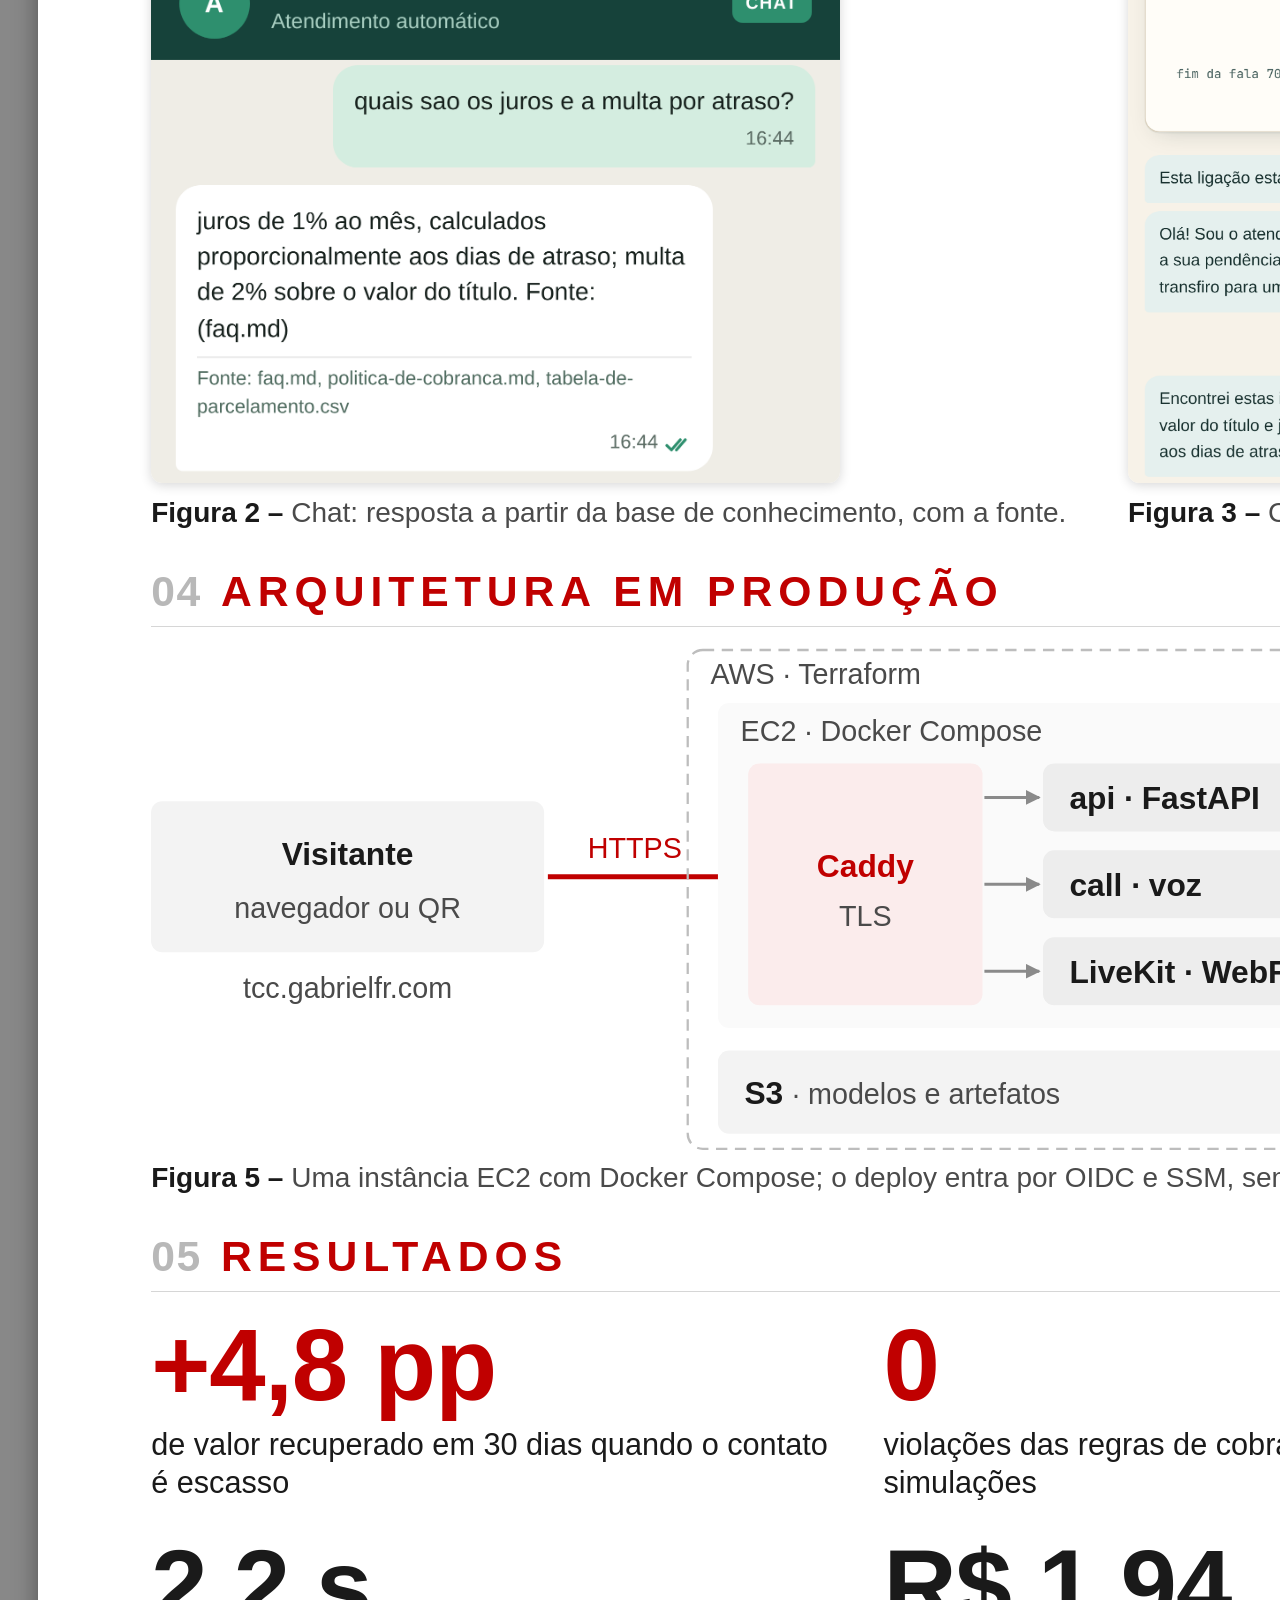
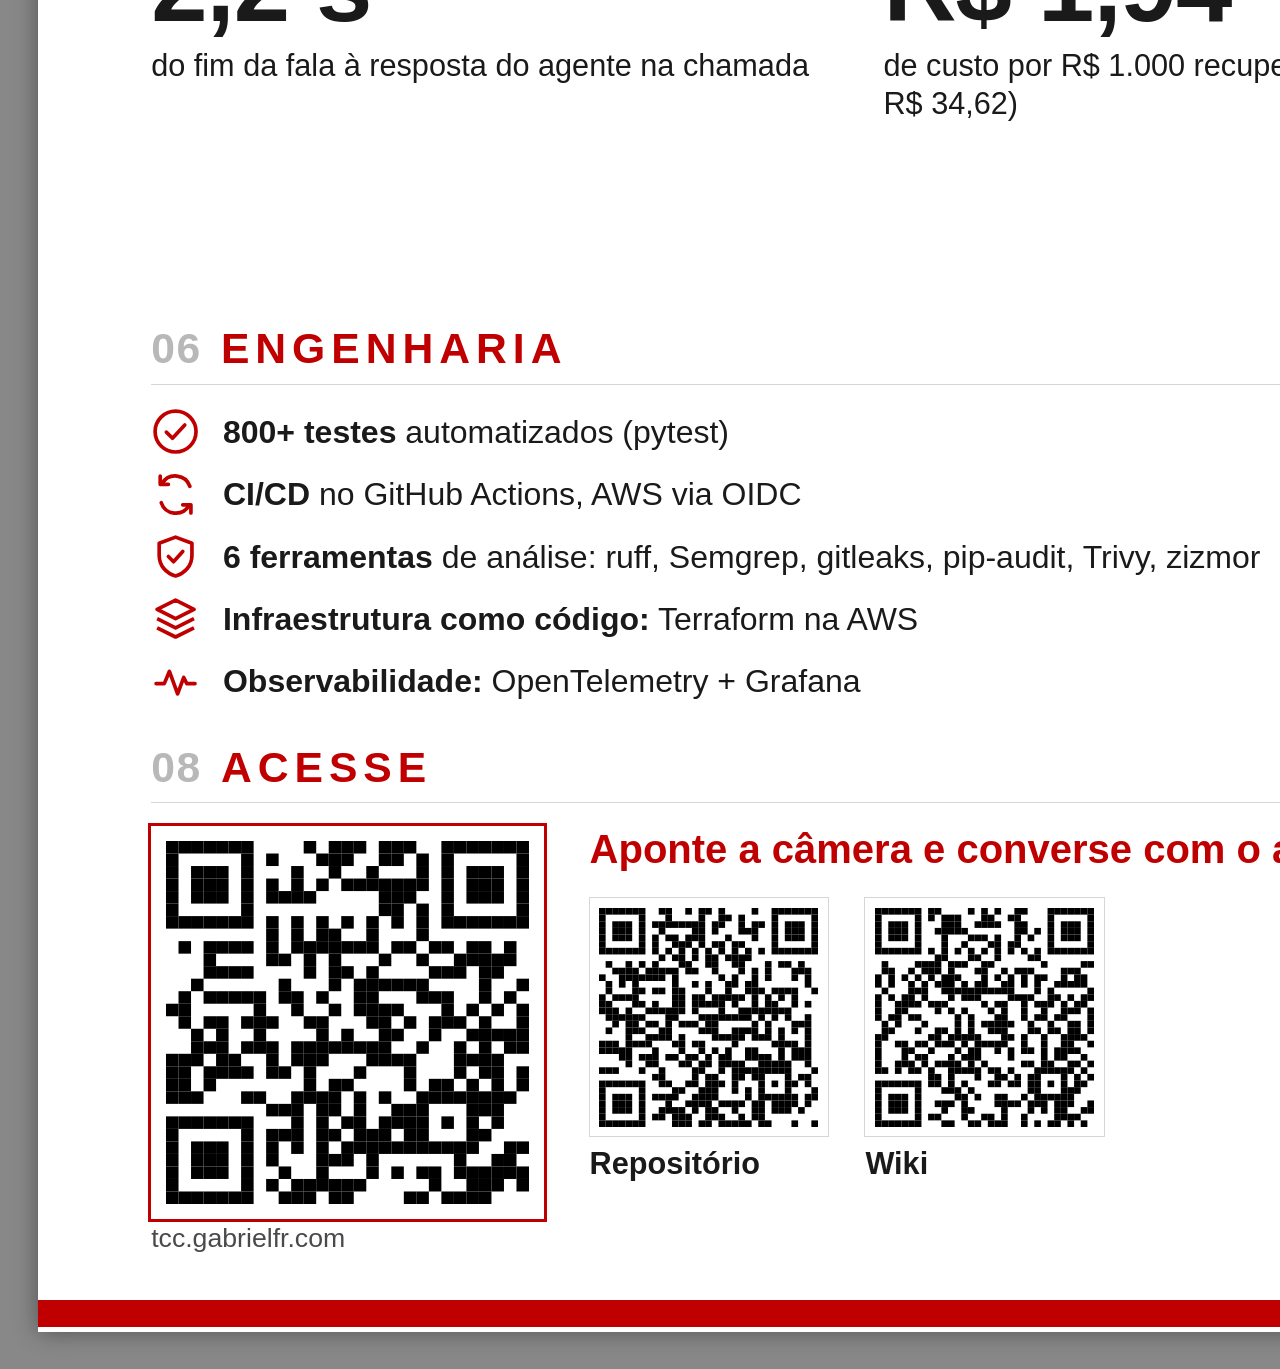
==== commit 1fd6a892: "docs: redesign the A0 poster in an editorial layout with product screenshots Two-column grid with nu" ====
--- a/poster/index.html
+++ b/poster/index.html
@@ -19,13 +19,10 @@
 <svg width="0" height="0" style="position:absolute" aria-hidden="true">
   <defs>
     <marker id="ah" viewBox="0 0 10 10" refX="9" refY="5" markerWidth="5" markerHeight="5" orient="auto-start-reverse">
-      <path d="M0,0 L10,5 L0,10 z" fill="#000"/>
+      <path d="M0,0 L10,5 L0,10 z" fill="#8A8A8A"/>
     </marker>
     <marker id="ah-red" viewBox="0 0 10 10" refX="9" refY="5" markerWidth="5" markerHeight="5" orient="auto-start-reverse">
       <path d="M0,0 L10,5 L0,10 z" fill="#C00000"/>
-    </marker>
-    <marker id="ah-navy" viewBox="0 0 10 10" refX="9" refY="5" markerWidth="5" markerHeight="5" orient="auto-start-reverse">
-      <path d="M0,0 L10,5 L0,10 z" fill="#000099"/>
     </marker>
   </defs>
 </svg>
@@ -37,7 +34,8 @@
     <!-- Logo taken from the official template (ppt/media/image1.jpeg), upscaled for print; see README -->
     <img class="logo" src="assets/logo-catolica-sc.png" alt="Católica de Santa Catarina — Centro Universitário">
     <div class="who">
-      <h1>Sistema Multiagente Inteligente de Cobrança com LLM, RAG e Machine Learning</h1>
+      <h1>Sistema Multiagente Inteligente de Cobrança<br>com LLM, RAG e Machine Learning</h1>
+      <div class="sub">Agentes que conversam, cobram dentro da lei e decidem quem contatar primeiro</div>
       <div class="name">Gabriel Forster Rocha</div>
       <div class="mail">gabriel04.rocha@catolicasc.edu.br</div>
       <div class="course">Graduando do curso de Bacharelado em Engenharia de Software da Católica de SC</div>
@@ -48,375 +46,335 @@
 
   <main>
 
-    <!-- ===================== ROW 1: contexto | solução ===================== -->
+    <!-- ===================== 01 contexto | 02 solução ===================== -->
     <div class="row">
-      <section>
-        <h2>Contexto e problema</h2>
+      <section class="ctx">
+        <h2><span class="n">01</span>Contexto e problema</h2>
         <!-- Market numbers: Serasa Experian, Indicador de Inadimplência das Empresas, dez/2025
              (same source and figures as pitch/index.html, slide 2). Not a docs/ number. -->
         <div class="stats">
-          <div class="stat"><span class="num">R$ 213 <small>bi</small></span><span class="cap">em dívidas de empresas no fim de 2025</span></div>
-          <div class="stat"><span class="num">8,9 <small>mi</small></span><span class="cap">de empresas inadimplentes (CNPJ)</span></div>
+          <div class="stat"><span class="num">R$ 213 <small>bi</small></span><span class="lbl">em dívidas de empresas no fim de 2025</span></div>
+          <div class="stat"><span class="num">8,9 <small>mi</small></span><span class="lbl">de empresas inadimplentes</span></div>
         </div>
         <p class="src">Fonte: Serasa Experian, Indicador de Inadimplência das Empresas, dez/2025.</p>
 
-        <ul class="icons">
-          <li>
-            <svg viewBox="0 0 24 24" aria-hidden="true"><circle cx="12" cy="12" r="12" fill="#C00000"/><circle cx="12" cy="9" r="3.4" fill="#fff"/><path d="M5.5 19c1-3.6 3.6-5.2 6.5-5.2s5.5 1.6 6.5 5.2" fill="#fff"/></svg>
-            <p><strong>Capacidade finita.</strong> Cada operador faz poucos contatos por dia; sem priorizar, o esforço vai para quem menos vai pagar.</p>
-          </li>
-          <li>
-            <svg viewBox="0 0 24 24" aria-hidden="true"><circle cx="12" cy="12" r="12" fill="#C00000"/><path d="M12 5v13M7 18h10M6 8h12M6 8l-2.6 5.2h5.2zM18 8l-2.6 5.2h5.2z" fill="none" stroke="#fff" stroke-width="1.6" stroke-linejoin="round"/></svg>
-            <p><strong>Cobrança é regulada.</strong> Horário, frequência e <em>opt-out</em> (CDC art. 42, LGPD, Lei 14.181/2021).</p>
-          </li>
-          <li>
-            <svg viewBox="0 0 24 24" aria-hidden="true"><circle cx="12" cy="12" r="12" fill="#C00000"/><rect x="5.5" y="5.5" width="5.5" height="5.5" fill="#fff"/><rect x="13" y="5.5" width="5.5" height="5.5" fill="none" stroke="#fff" stroke-width="1.4"/><rect x="5.5" y="13" width="5.5" height="5.5" fill="none" stroke="#fff" stroke-width="1.4"/><rect x="13" y="13" width="5.5" height="5.5" fill="#fff"/></svg>
-            <p><strong>Soluções em pedaços.</strong> Risco, voz ou atendimento, cada um isolado, sem integração.</p>
-          </li>
+        <ul class="bullets">
+          <li><strong>Capacidade finita:</strong> sem priorizar, o esforço do operador vai para quem menos vai pagar.</li>
+          <li><strong>Cobrança regulada:</strong> horário, frequência e <em>opt-out</em> (CDC art. 42, LGPD).</li>
+          <li><strong>Soluções isoladas:</strong> risco, voz e atendimento não conversam entre si.</li>
         </ul>
 
         <div class="question">
-          <p><span class="lbl">Pergunta de pesquisa</span>Um sistema multiagente com LLM, RAG e ML automatiza a cobrança, responsiva e proativa, e recupera mais crédito que abordagens convencionais?</p>
-        </div>
-      </section>
-
-      <section>
-        <h2>Solução proposta</h2>
-        <!-- Structure: docs/architecture.md (layers, priority rule, what the orchestrator enforces) -->
-        <svg class="dia" viewBox="0 0 383 193" role="img" aria-label="Diagrama do sistema multiagente">
+          <span class="lbl">Pergunta de pesquisa</span>
+          <p>Um sistema multiagente com LLM, RAG e ML automatiza a cobrança, responsiva e proativa, e recupera mais crédito que abordagens convencionais?</p>
+        </div>
+      </section>
+
+      <section>
+        <h2><span class="n">02</span>Solução proposta</h2>
+        <!-- Structure: docs/architecture.md (orchestrator: route, prioritise, opt-out before
+             any agent, record). Responsivo: docs/rag.md, docs/llm-responder.md (faithfulness
+             check). Proativo: docs/collection-rules.md (max_attempts = 4), docs/outreach.md.
+             Preditivo: README "Predictive module", docs/model-synthetic-*.md (six candidates,
+             TimeSeriesSplit k=5, chronological 70/15/15 split per article §3.1).
+             Voz: docs/voice.md, docs/voice-call.md (local Whisper and Piper). -->
+        <figure class="fig">
+        <svg class="dia" viewBox="0 0 375 194" role="img" aria-label="Diagrama do sistema multiagente">
           <!-- channels -->
-          <rect x="0" y="0" width="185" height="38" rx="4" fill="#ECEEFA" stroke="#000099" stroke-width="1"/>
-          <text class="t c navy" x="92.5" y="15">Chat web</text>
-          <text class="s c" x="92.5" y="30">texto e nota de voz</text>
-          <rect x="198" y="0" width="185" height="38" rx="4" fill="#ECEEFA" stroke="#000099" stroke-width="1"/>
-          <text class="t c navy" x="290.5" y="15">Chamada de voz</text>
-          <text class="s c" x="290.5" y="30">tempo real, WebRTC</text>
-
-          <line x1="92.5" y1="39" x2="92.5" y2="55" stroke="#000" stroke-width="1" marker-start="url(#ah)" marker-end="url(#ah)"/>
-          <line x1="290.5" y1="39" x2="290.5" y2="55" stroke="#000" stroke-width="1" marker-start="url(#ah)" marker-end="url(#ah)"/>
-          <text class="s" x="98" y="50">eventos</text>
+          <rect x="0" y="0" width="180" height="28" rx="3" fill="#F3F3F3"/>
+          <text class="k c" x="90" y="12">Chat web</text>
+          <text class="s c g" x="90" y="23">texto ou nota de voz</text>
+          <rect x="195" y="0" width="180" height="28" rx="3" fill="#F3F3F3"/>
+          <text class="k c" x="285" y="12">Chamada de voz</text>
+          <text class="s c g" x="285" y="23">Whisper e Piper locais</text>
+          <g stroke="#8A8A8A" stroke-width="0.8" marker-end="url(#ah)">
+            <line x1="90" y1="29" x2="90" y2="39"/>
+            <line x1="285" y1="29" x2="285" y2="39"/>
+          </g>
 
           <!-- orchestrator -->
-          <rect x="0" y="56" width="383" height="56" rx="4" fill="#FCEDED" stroke="#C00000" stroke-width="1.6"/>
-          <text class="t c red" x="191.5" y="71">ORQUESTRADOR</text>
-          <text class="s c" x="191.5" y="87">rotear · priorizar · opt-out antes de tudo · auditar</text>
-          <text class="s c" x="191.5" y="103">responsivo › escalação › proativo</text>
-
-          <line x1="60.5" y1="113" x2="60.5" y2="129" stroke="#000" stroke-width="1" marker-start="url(#ah)" marker-end="url(#ah)"/>
-          <line x1="191.5" y1="113" x2="191.5" y2="129" stroke="#000" stroke-width="1" marker-start="url(#ah)" marker-end="url(#ah)"/>
-          <line x1="322.5" y1="113" x2="322.5" y2="129" stroke="#000" stroke-width="1" marker-start="url(#ah)" marker-end="url(#ah)"/>
-
-          <!-- agents -->
-          <g>
-            <rect x="0" y="130" width="121" height="62" rx="4" fill="#fff" stroke="#000099" stroke-width="1.2"/>
-            <text class="t c navy" x="60.5" y="146">Responsivo</text>
-            <text class="s c" x="60.5" y="162">intenção · RAG</text>
-            <text class="s c" x="60.5" y="176">LLM ou escala</text>
-            <text class="s c" x="60.5" y="188">a humano</text>
-          </g>
-          <g>
-            <rect x="131" y="130" width="121" height="62" rx="4" fill="#fff" stroke="#000099" stroke-width="1.2"/>
-            <text class="t c navy" x="191.5" y="146">Proativo</text>
-            <text class="s c" x="191.5" y="162">regras legais</text>
-            <text class="s c" x="191.5" y="176">texto checado</text>
-            <text class="s c" x="191.5" y="188">inicia contato</text>
-          </g>
-          <g>
-            <rect x="262" y="130" width="121" height="62" rx="4" fill="#fff" stroke="#000099" stroke-width="1.2"/>
-            <text class="t c navy" x="322.5" y="146">Preditivo</text>
-            <text class="s c" x="322.5" y="162">ranking por ML</text>
-            <text class="s c" x="322.5" y="176">quem contatar</text>
-            <text class="s c" x="322.5" y="188">primeiro</text>
-          </g>
-
-</svg>
+          <rect x="0" y="40" width="375" height="32" rx="3" fill="#FBECEC"/>
+          <text class="t c red ls" x="187.5" y="54">ORQUESTRADOR</text>
+          <text class="s c" x="187.5" y="67">roteia · prioriza · opt-out antes de tudo · audita</text>
+          <g stroke="#8A8A8A" stroke-width="0.8" marker-end="url(#ah)">
+            <line x1="57.5" y1="73" x2="57.5" y2="83"/>
+            <line x1="187.5" y1="73" x2="187.5" y2="83"/>
+            <line x1="317.5" y1="73" x2="317.5" y2="83"/>
+          </g>
+
+          <!-- one flow per agent: name, then three steps top to bottom -->
+          <text class="t c" x="57.5" y="93">Responsivo</text>
+          <text class="t c" x="187.5" y="93">Proativo</text>
+          <text class="t c" x="317.5" y="93">Preditivo</text>
+
+          <g fill="#F3F3F3">
+            <rect x="0" y="99" width="115" height="27" rx="3"/><rect x="130" y="99" width="115" height="27" rx="3"/><rect x="260" y="99" width="115" height="27" rx="3"/>
+            <rect x="0" y="133" width="115" height="27" rx="3"/><rect x="130" y="133" width="115" height="27" rx="3"/><rect x="260" y="133" width="115" height="27" rx="3"/>
+          </g>
+          <g fill="#FBECEC">
+            <rect x="0" y="167" width="115" height="27" rx="3"/><rect x="130" y="167" width="115" height="27" rx="3"/><rect x="260" y="167" width="115" height="27" rx="3"/>
+          </g>
+          <g stroke="#8A8A8A" stroke-width="0.8" marker-end="url(#ah)">
+            <line x1="57.5" y1="126.5" x2="57.5" y2="132"/><line x1="187.5" y1="126.5" x2="187.5" y2="132"/><line x1="317.5" y1="126.5" x2="317.5" y2="132"/>
+            <line x1="57.5" y1="160.5" x2="57.5" y2="166"/><line x1="187.5" y1="160.5" x2="187.5" y2="166"/><line x1="317.5" y1="160.5" x2="317.5" y2="166"/>
+          </g>
+          <!-- Responsivo -->
+          <text class="k c" x="57.5" y="110.5">Pergunta</text><text class="s c g" x="57.5" y="121.5">texto, nota ou chamada</text>
+          <text class="k c" x="57.5" y="144.5">Busca RAG</text><text class="s c g" x="57.5" y="155.5">embeddings + pgvector</text>
+          <text class="k c" x="57.5" y="178.5">Resposta fiel</text><text class="s c g" x="57.5" y="189.5">ou passa a um humano</text>
+          <!-- Proativo -->
+          <text class="k c" x="187.5" y="110.5">Vencido ou risco</text><text class="s c g" x="187.5" y="121.5">evento imutável</text>
+          <text class="k c" x="187.5" y="144.5">Motor de regras</text><text class="s c g" x="187.5" y="155.5">horário · ≤ 4 tentativas</text>
+          <text class="k c" x="187.5" y="178.5">Mensagem checada</text><text class="s c g" x="187.5" y="189.5">reprovou: humano</text>
+          <!-- Preditivo -->
+          <text class="k c" x="317.5" y="110.5">Atributos</text><text class="s c g" x="317.5" y="121.5">split 70/15/15</text>
+          <text class="k c" x="317.5" y="144.5">6 candidatos</text><text class="s c g" x="317.5" y="155.5">LR · RF · XGBoost</text>
+          <text class="k c" x="317.5" y="178.5">Fila priorizada</text><text class="s c g" x="317.5" y="189.5">quem contatar antes</text>
+        </svg>
+        <figcaption><b>Figura 1 –</b> Orquestrador e três agentes; quem aguarda resposta vem antes da campanha.</figcaption>
+        </figure>
       </section>
     </div>
 
-    <!-- ===================== ROW 2: arquitetura ===================== -->
+    <!-- ===================== 03 o sistema em uso ===================== -->
     <section>
-      <h2>Arquitetura em produção</h2>
+      <h2><span class="n">03</span>O sistema em uso</h2>
+      <!-- Screenshots of the running app, synthetic data only (captured locally; see README). -->
+      <div class="shots">
+        <figure class="fig shot">
+          <img src="assets/tela-chat.png" alt="Widget de chat respondendo sobre juros e segunda via">
+          <figcaption><b>Figura 2 –</b> Chat: resposta a partir da base de conhecimento, com a fonte.</figcaption>
+        </figure>
+        <figure class="fig shot">
+          <img src="assets/tela-chamada.png" alt="Página da chamada de voz com a transcrição ao vivo">
+          <figcaption><b>Figura 3 –</b> Chamada de voz: transcrição ao vivo e o tempo de cada etapa.</figcaption>
+        </figure>
+        <figure class="fig shot">
+          <img src="assets/tela-fila.png" alt="Fila de contato ordenada pelo modelo de propensão">
+          <figcaption><b>Figura 4 –</b> Fila de contato: faturas ordenadas pelo modelo preditivo.</figcaption>
+        </figure>
+      </div>
+    </section>
+
+    <!-- ===================== 04 arquitetura ===================== -->
+    <section>
+      <h2><span class="n">04</span>Arquitetura em produção</h2>
       <!-- Deployment as settled for production: one EC2 with Docker Compose, Caddy, LiveKit,
-           Postgres+pgvector on EBS, S3, Grafana LGTM, GitHub Actions with OIDC -> SSM, images on GHCR.
-           Services/hostnames per the cross-task contracts; voice stack per docs/voice-call.md. -->
-      <svg class="dia" viewBox="0 0 791 192" role="img" aria-label="Diagrama de implantação na AWS">
-        <!-- left: visitor and DNS -->
-        <rect x="0" y="14" width="118" height="62" rx="4" fill="#ECEEFA" stroke="#000099" stroke-width="1"/>
-        <text class="t c navy" x="59" y="32">Visitante</text>
-        <text class="s c" x="59" y="49">navegador ou</text>
-        <text class="s c" x="59" y="63">celular (QR)</text>
-
-        <rect x="0" y="96" width="118" height="62" rx="4" fill="#fff" stroke="#000" stroke-width="0.9"/>
-        <text class="t c" x="59" y="114">DNS</text>
-        <text class="s c" x="59" y="131">Cloudflare</text>
-        <text class="s c" x="59" y="146">tcc.gabrielfr.com</text>
-        <line x1="59" y1="77" x2="59" y2="95" stroke="#000" stroke-width="0.9" stroke-dasharray="2 1.5"/>
+           Postgres+pgvector on EBS, S3, Grafana LGTM (docs/observability.md), GitHub Actions
+           with OIDC (infra/bootstrap) and deploy over SSM. Voice stack per docs/voice-call.md. -->
+      <figure class="fig">
+      <svg class="dia" viewBox="0 0 781 132" role="img" aria-label="Diagrama de implantação na AWS">
+        <!-- visitor -->
+        <rect x="0" y="40" width="104" height="40" rx="3" fill="#F3F3F3"/>
+        <text class="k c" x="52" y="57">Visitante</text>
+        <text class="s c g" x="52" y="71">navegador ou QR</text>
+        <text class="s c g" x="52" y="92">tcc.gabrielfr.com</text>
+        <line x1="105" y1="60" x2="157" y2="60" stroke="#C00000" stroke-width="1.3" marker-end="url(#ah-red)"/>
+        <text class="s c red" x="128" y="55">HTTPS</text>
 
         <!-- AWS -->
-        <rect x="136" y="0" width="488" height="192" rx="5" fill="none" stroke="#000099" stroke-width="1.2" stroke-dasharray="4 2"/>
-        <text class="k navy" x="144" y="11">AWS · us-east-1 · VPC dedicada · Terraform</text>
-
-        <rect x="144" y="17" width="472" height="128" rx="4" fill="#fff" stroke="#000" stroke-width="1"/>
-        <text class="k" x="152" y="29">EC2 t3.large · Ubuntu 24.04 · Docker Compose</text>
-
-        <!-- visitor -> caddy -->
-        <line x1="119" y1="45" x2="153" y2="62" stroke="#C00000" stroke-width="1.4" marker-end="url(#ah-red)"/>
-
-        <rect x="154" y="38" width="80" height="98" rx="4" fill="#FCEDED" stroke="#C00000" stroke-width="1.2"/>
-        <text class="t c red" x="194" y="78">Caddy</text>
-        <text class="s c" x="194" y="94">HTTPS</text>
-        <text class="s c" x="194" y="108">TLS</text>
-
-        <line x1="235" y1="53" x2="251" y2="53" stroke="#000" stroke-width="1" marker-end="url(#ah)"/>
-        <line x1="235" y1="87" x2="251" y2="87" stroke="#000" stroke-width="1" marker-end="url(#ah)"/>
-        <line x1="235" y1="121" x2="251" y2="121" stroke="#000" stroke-width="1" marker-end="url(#ah)"/>
-
-        <rect x="252" y="38" width="170" height="30" rx="3" fill="#ECEEFA" stroke="#000099" stroke-width="1"/>
-        <text class="k" x="258" y="50">api · FastAPI</text>
-        <text class="s" x="258" y="63">landing · chat · /score</text>
-        <rect x="252" y="72" width="170" height="30" rx="3" fill="#ECEEFA" stroke="#000099" stroke-width="1"/>
-        <text class="k" x="258" y="84">call · voz</text>
-        <text class="s" x="258" y="97">Whisper + Piper locais</text>
-        <rect x="252" y="106" width="170" height="30" rx="3" fill="#ECEEFA" stroke="#000099" stroke-width="1"/>
-        <text class="k" x="258" y="118">LiveKit</text>
-        <text class="s" x="258" y="131">WebRTC + TURN</text>
-
-        <line x1="423" y1="53" x2="437" y2="53" stroke="#000" stroke-width="1" marker-end="url(#ah)"/>
-        <line x1="423" y1="87" x2="437" y2="70" stroke="#000" stroke-width="1" marker-end="url(#ah)"/>
-        <line x1="423" y1="121" x2="437" y2="114" stroke="#555" stroke-width="1" stroke-dasharray="2 1.5" marker-end="url(#ah)"/>
-
-        <rect x="438" y="38" width="170" height="44" rx="3" fill="#fff" stroke="#000" stroke-width="1"/>
-        <text class="k" x="444" y="50">Postgres + pgvector</text>
-        <text class="s" x="444" y="63">volume EBS separado</text>
-        <text class="s" x="444" y="76">só dados sintéticos</text>
-        <rect x="438" y="92" width="170" height="44" rx="3" fill="#fff" stroke="#000" stroke-width="1"/>
-        <text class="k" x="444" y="104">Grafana (LGTM)</text>
-        <text class="s" x="444" y="117">métricas · traces · logs</text>
-        <text class="s" x="444" y="130">via OpenTelemetry</text>
-
-        <rect x="144" y="153" width="230" height="30" rx="3" fill="#fff" stroke="#000" stroke-width="1"/>
-        <text class="k" x="152" y="165">S3</text>
-        <text class="s" x="152" y="177">modelos e artefatos</text>
-        <rect x="386" y="153" width="230" height="30" rx="3" fill="#fff" stroke="#000" stroke-width="1"/>
-        <text class="k" x="392" y="165">SSM</text>
-        <text class="s" x="392" y="177">segredos e deploy, sem SSH</text>
-
-        <!-- right: GitHub and LLM provider -->
-        <rect x="644" y="0" width="147" height="26" rx="3" fill="#fff" stroke="#000" stroke-width="1"/>
-        <text class="k c" x="717.5" y="17">GitHub · PR</text>
-        <line x1="717.5" y1="27" x2="717.5" y2="35" stroke="#000" stroke-width="1" marker-end="url(#ah)"/>
-        <rect x="644" y="36" width="147" height="58" rx="3" fill="#ECEEFA" stroke="#000099" stroke-width="1"/>
-        <text class="k c navy" x="717.5" y="50">GitHub Actions</text>
-        <text class="s c" x="717.5" y="65">análise · testes</text>
-        <text class="s c" x="717.5" y="78">Terraform · build</text>
-        <text class="s c" x="717.5" y="90">imagem no GHCR</text>
-        <path d="M 644 80 L 630 80 L 630 170 L 618 170" fill="none" stroke="#000099" stroke-width="1.2" marker-end="url(#ah-navy)"/>
-        <text class="s navy" x="644" y="108">OIDC, sem</text>
-        <text class="s navy" x="644" y="120">chave fixa</text>
-
-        <rect x="644" y="132" width="147" height="51" rx="3" fill="#fff" stroke="#000" stroke-width="1"/>
-        <text class="k c" x="717.5" y="146">Provedor LLM</text>
-        <text class="s c" x="717.5" y="161">API externa</text>
-        <text class="s c" x="717.5" y="175">sem LLM: template</text>
-        <line x1="643" y1="150" x2="610" y2="140" stroke="#000" stroke-width="1" stroke-dasharray="2 1.5" marker-end="url(#ah)"/>
+        <rect x="142" y="0" width="468" height="132" rx="4" fill="none" stroke="#BDBDBD" stroke-width="0.6" stroke-dasharray="3 2"/>
+        <text class="s g" x="148" y="9">AWS · Terraform</text>
+        <rect x="150" y="14" width="452" height="86" rx="3" fill="#FAFAFA"/>
+        <text class="s g" x="156" y="24">EC2 · Docker Compose</text>
+
+        <!-- Caddy -->
+        <rect x="158" y="30" width="62" height="64" rx="3" fill="#FBECEC"/>
+        <text class="k c red" x="189" y="60">Caddy</text>
+        <text class="s c g" x="189" y="73">TLS</text>
+
+        <!-- services -->
+        <g fill="#EDEDED">
+          <rect x="236" y="30" width="150" height="18" rx="3"/>
+          <rect x="236" y="53" width="150" height="18" rx="3"/>
+          <rect x="236" y="76" width="150" height="18" rx="3"/>
+        </g>
+        <text class="k" x="243" y="42">api · FastAPI</text>
+        <text class="k" x="243" y="65">call · voz</text>
+        <text class="k" x="243" y="88">LiveKit · WebRTC</text>
+        <g stroke="#8A8A8A" stroke-width="0.8" marker-end="url(#ah)">
+          <line x1="220.5" y1="39" x2="235" y2="39"/>
+          <line x1="220.5" y1="62" x2="235" y2="62"/>
+          <line x1="220.5" y1="85" x2="235" y2="85"/>
+        </g>
+
+        <!-- data and telemetry -->
+        <rect x="402" y="30" width="192" height="29" rx="3" fill="#EDEDED"/>
+        <text class="k" x="409" y="42">Postgres + pgvector</text>
+        <text class="s g" x="409" y="54">volume EBS, dados sintéticos</text>
+        <rect x="402" y="65" width="192" height="29" rx="3" fill="#EDEDED"/>
+        <text class="k" x="409" y="77">Grafana LGTM</text>
+        <text class="s g" x="409" y="89">métricas, traces e logs (OTel)</text>
+        <g stroke="#8A8A8A" stroke-width="0.8" marker-end="url(#ah)">
+          <line x1="386.5" y1="42" x2="401" y2="42"/>
+          <line x1="386.5" y1="70" x2="401" y2="77"/>
+        </g>
+
+        <!-- S3, SSM -->
+        <rect x="150" y="106" width="216" height="22" rx="3" fill="#F3F3F3"/>
+        <text class="k" x="157" y="120">S3 <tspan class="s g" font-weight="400">· modelos e artefatos</tspan></text>
+        <rect x="386" y="106" width="216" height="22" rx="3" fill="#F3F3F3"/>
+        <text class="k" x="393" y="120">SSM <tspan class="s g" font-weight="400">· segredos e deploy</tspan></text>
+
+        <!-- external LLM: leaves api, runs above the data column -->
+        <rect x="640" y="4" width="141" height="38" rx="3" fill="#F3F3F3"/>
+        <text class="k c" x="710.5" y="19">Provedor LLM</text>
+        <text class="s c g" x="710.5" y="34">API externa</text>
+        <path d="M 386.5 35 H 394 V 23 H 639" fill="none" stroke="#8A8A8A" stroke-width="0.8" marker-end="url(#ah)"/>
+        <text class="s g" x="408" y="19.5">gera a resposta (opcional)</text>
+
+        <!-- GitHub Actions -> SSM over OIDC -->
+        <rect x="640" y="88" width="141" height="40" rx="3" fill="#F3F3F3"/>
+        <text class="k c" x="710.5" y="103">GitHub Actions</text>
+        <text class="s c g" x="710.5" y="118">testes · análise · build</text>
+        <line x1="639" y1="117" x2="603" y2="117" stroke="#000099" stroke-width="1.1" marker-end="url(#ah)"/>
+        <text class="s c" style="fill:#000099" x="621" y="112">OIDC</text>
       </svg>
+      <figcaption><b>Figura 5 –</b> Uma instância EC2 com Docker Compose; o deploy entra por OIDC e SSM, sem chave fixa nem SSH.</figcaption>
+      </figure>
     </section>
 
-    <!-- ===================== ROW 3: pipeline de IA ===================== -->
+    <!-- ===================== 05 resultados ===================== -->
     <section>
-      <h2>Pipeline de IA</h2>
-      <!-- Preditivo: README "Predictive module", docs/model-synthetic-*.md (TimeSeriesSplit k=5,
-             six candidates, champion by average precision, 70/15/15 chronological split per article §3.1).
-           Proativo: docs/collection-rules.md (max_attempts = 4, cooldown_hours = 48), docs/outreach.md.
-           Responsivo: docs/rag.md (paraphrase-multilingual-MiniLM-L12-v2, 384 dims, pgvector,
-             tenant + audience filter), docs/llm-responder.md (faithfulness check).
-           Voz: docs/voice-call.md (700 ms hangover, Whisper small local, Piper local, 43-word budget),
-             docs/voice.md (spoken figure is read back). -->
-      <svg class="dia" viewBox="0 0 791 138" role="img" aria-label="Pipelines de IA por agente">
-        <g id="lanes">
-          <!-- lane labels -->
-          <rect x="0" y="0"   width="116" height="30" rx="3" fill="#000099"/>
-          <text class="k c white" x="58" y="18.5">Preditivo</text>
-          <rect x="0" y="36"  width="116" height="30" rx="3" fill="#000099"/>
-          <text class="k c white" x="58" y="54.5">Proativo</text>
-          <rect x="0" y="72"  width="116" height="30" rx="3" fill="#000099"/>
-          <text class="k c white" x="58" y="90.5">Responsivo</text>
-          <rect x="0" y="108" width="116" height="30" rx="3" fill="#000099"/>
-          <text class="k c white" x="58" y="126.5">Voz (local)</text>
-        </g>
-
-        <!-- boxes: x = 128, 293, 458, 623; w = 150; arrows in the 15 mm gaps -->
-        <g fill="#fff" stroke="#000099" stroke-width="1">
-          <rect x="128" y="0" width="150" height="30" rx="3"/><rect x="293" y="0" width="150" height="30" rx="3"/><rect x="458" y="0" width="150" height="30" rx="3"/><rect x="623" y="0" width="168" height="30" rx="3" fill="#FCEDED" stroke="#C00000"/>
-          <rect x="128" y="36" width="150" height="30" rx="3"/><rect x="293" y="36" width="150" height="30" rx="3"/><rect x="458" y="36" width="150" height="30" rx="3"/><rect x="623" y="36" width="168" height="30" rx="3" fill="#FCEDED" stroke="#C00000"/>
-          <rect x="128" y="72" width="150" height="30" rx="3"/><rect x="293" y="72" width="150" height="30" rx="3"/><rect x="458" y="72" width="150" height="30" rx="3"/><rect x="623" y="72" width="168" height="30" rx="3" fill="#FCEDED" stroke="#C00000"/>
-          <rect x="128" y="108" width="150" height="30" rx="3"/><rect x="293" y="108" width="150" height="30" rx="3"/><rect x="458" y="108" width="150" height="30" rx="3"/><rect x="623" y="108" width="168" height="30" rx="3" fill="#FCEDED" stroke="#C00000"/>
-        </g>
-        <g stroke="#000" stroke-width="1" marker-end="url(#ah)">
-          <line x1="117" y1="15" x2="127" y2="15"/><line x1="279" y1="15" x2="292" y2="15"/><line x1="444" y1="15" x2="457" y2="15"/><line x1="609" y1="15" x2="622" y2="15"/>
-          <line x1="117" y1="51" x2="127" y2="51"/><line x1="279" y1="51" x2="292" y2="51"/><line x1="444" y1="51" x2="457" y2="51"/><line x1="609" y1="51" x2="622" y2="51"/>
-          <line x1="117" y1="87" x2="127" y2="87"/><line x1="279" y1="87" x2="292" y2="87"/><line x1="444" y1="87" x2="457" y2="87"/><line x1="609" y1="87" x2="622" y2="87"/>
-          <line x1="117" y1="123" x2="127" y2="123"/><line x1="279" y1="123" x2="292" y2="123"/><line x1="444" y1="123" x2="457" y2="123"/><line x1="609" y1="123" x2="622" y2="123"/>
-        </g>
-
-        <!-- Preditivo -->
-        <text class="k" x="134" y="12.5">Dados sintéticos</text><text class="s" x="134" y="24">pseudônimos HMAC</text>
-        <text class="k" x="299" y="12.5">Atributos sem</text><text class="s" x="299" y="24">vazamento · split 70/15/15</text>
-        <text class="k" x="464" y="12.5">6 candidatos</text><text class="s" x="464" y="24">LR · RF · XGBoost, CV k=5</text>
-        <text class="k" x="629" y="12.5">POST /score</text><text class="s" x="629" y="24">fila por precisão média</text>
-        <!-- Proativo -->
-        <text class="k" x="134" y="48.5">Vencido ou risco</text><text class="s" x="134" y="60">evento imutável</text>
-        <text class="k" x="299" y="48.5">Motor de regras</text><text class="s" x="299" y="60">horário · ≤ 4 tentativas</text>
-        <text class="k" x="464" y="48.5">Template ou LLM</text><text class="s" x="464" y="60">termos da tabela oficial</text>
-        <text class="k" x="629" y="48.5">Conformidade</text><text class="s" x="629" y="60">reprovou: humano</text>
-        <!-- Responsivo -->
-        <text class="k" x="134" y="84.5">Base de conhecimento</text><text class="s" x="134" y="96">versionada</text>
-        <text class="k" x="299" y="84.5">Embeddings</text><text class="s" x="299" y="96">MiniLM multilíngue</text>
-        <text class="k" x="464" y="84.5">pgvector</text><text class="s" x="464" y="96">filtro inquilino e público</text>
-        <text class="k" x="629" y="84.5">Template ou LLM</text><text class="s" x="629" y="96">checagem de fidelidade</text>
-        <!-- Voz -->
-        <text class="k" x="134" y="120.5">Áudio do cliente</text><text class="s" x="134" y="132">nota ou chamada</text>
-        <text class="k" x="299" y="120.5">Whisper small</text><text class="s" x="299" y="132">fim de turno 700 ms</text>
-        <text class="k" x="464" y="120.5">Agente responsivo</text><text class="s" x="464" y="132">valor falado é confirmado</text>
-        <text class="k" x="629" y="120.5">Piper TTS</text><text class="s" x="629" y="132">resposta ≤ 43 palavras</text>
-      </svg>
-    </section>
-
-    <!-- ===================== ROW 4: resultados ===================== -->
-    <section>
-      <h2>Resultados</h2>
-      <div class="row results">
-        <div>
+      <h2><span class="n">05</span>Resultados</h2>
+      <div class="row">
+        <div class="heroes">
+          <!-- docs/experiment-results.md, "Paired differences", 2/day, system − semi-automated, +4.8 [+3.9, +5.8] -->
+          <div class="hero hl"><span class="v">+4,8 pp</span><span class="d">de valor recuperado em 30 dias quando o contato é escasso</span></div>
+          <!-- docs/experiment-results.md, "Compliance": 0 violations across all 1500 runs -->
+          <div class="hero hl"><span class="v">0</span><span class="d">violações das regras de cobrança em 1.500 simulações</span></div>
+          <!-- docs/voice-call.md / docs/voice-call-report-live.md: over WebRTC, median 2,174 ms -->
+          <div class="hero"><span class="v">2,2 s</span><span class="d">do fim da fala à resposta do agente na chamada</span></div>
+          <!-- docs/experiment-results.md, capacity 4: "R$ per R$ 1,000 gained" system 1.94, manual 34.62 -->
+          <div class="hero"><span class="v">R$ 1,94</span><span class="d">de custo por R$ 1.000 recuperado (mesa manual: R$ 34,62)</span></div>
+        </div>
+
+        <figure class="fig">
           <div class="chart-title">Valor em risco recuperado em até 30 dias</div>
           <div class="legend">
-            <span class="sys"><i></i><b>Sistema (com predição)</b></span>
-            <span class="semi"><i></i><b>Semiautomático</b></span>
-            <span class="man"><i style="background:repeating-linear-gradient(90deg,#555 0 3mm,transparent 3mm 5mm)"></i><b>Manual</b></span>
+            <span><i style="background:#C00000"></i>Sistema (com predição)</span>
+            <span><i style="background:#333"></i>Semiautomático</span>
+            <span><i style="background:repeating-linear-gradient(90deg,#9A9A9A 0 3mm,transparent 3mm 5mm)"></i>Manual</span>
           </div>
           <!-- docs/experiment-results.md, "Arms by daily capacity (main scenario)", column
                "recovered ≤ 30 days" (means): capacity 2/4/8/16 —
                system 0.576 0.592 0.610 0.621; semi-automated 0.528 0.545 0.597 0.621;
                manual 0.525 0.539 0.579 0.621.
-               +4,8 pp: "Paired differences", 2/day, system − semi-automated, +4.8 [+3.9, +5.8].
-               y(v) = 128 - (v - 0.50) * 800 ; x: 2→78, 4→158, 8→238, 16→318 -->
-          <svg class="dia" viewBox="0 22 412 136" role="img" aria-label="Gráfico: recuperação por capacidade diária">
-            <g stroke="#ccc" stroke-width="0.5">
-              <line x1="44" y1="128" x2="340" y2="128" stroke="#000" stroke-width="0.9"/>
-              <line x1="44" y1="88" x2="340" y2="88"/>
-              <line x1="44" y1="48"  x2="340" y2="48"/>
+               y(v) = 100 - (v - 0.50) * 640 ; x: 2→70, 4→145, 8→220, 16→295 -->
+          <svg class="dia" viewBox="0 14 375 116" role="img" aria-label="Gráfico: recuperação por capacidade diária">
+            <g stroke="#E3E3E3" stroke-width="0.5">
+              <line x1="40" y1="68" x2="300" y2="68"/>
+              <line x1="40" y1="36" x2="300" y2="36"/>
             </g>
-            <text class="s e" x="38" y="131">50%</text>
-            <text class="s e" x="38" y="91">55%</text>
-            <text class="s e" x="38" y="51">60%</text>
-            <text class="s c" x="78"  y="140">2</text>
-            <text class="s c" x="158" y="140">4</text>
-            <text class="s c" x="238" y="140">8</text>
-            <text class="s c" x="318" y="140">16</text>
-            <text class="s c" x="198" y="154">contatos por dia (capacidade)</text>
-
-            <!-- manual -->
-            <polyline points="78,108.0 158,96.8 238,64.8 318,31.2" fill="none" stroke="#555" stroke-width="1.6" stroke-dasharray="4 2.5"/>
-            <!-- semi-automated -->
-            <polyline points="78,105.6 158,92.0 238,50.4 318,31.2" fill="none" stroke="#000099" stroke-width="2"/>
-            <!-- system -->
-            <polyline points="78,67.2 158,54.4 238,40.0 318,31.2" fill="none" stroke="#C00000" stroke-width="2.6"/>
-            <g fill="#C00000"><circle cx="78" cy="67.2" r="2.3"/><circle cx="158" cy="54.4" r="2.3"/><circle cx="238" cy="40.0" r="2.3"/><circle cx="318" cy="31.2" r="2.3"/></g>
-            <g fill="#000099"><circle cx="78" cy="105.6" r="2"/><circle cx="158" cy="92.0" r="2"/><circle cx="238" cy="50.4" r="2"/></g>
-
-            <!-- the gap at 2/day -->
-            <line x1="86" y1="69" x2="86" y2="102" stroke="#C00000" stroke-width="1" marker-start="url(#ah-red)" marker-end="url(#ah-red)"/>
-            <text class="t red" x="91" y="89">+4,8 pp</text>
-
-            <!-- convergence note -->
-            <text class="s" x="326" y="47">todos</text>
-            <text class="s" x="326" y="58">iguais:</text>
-            <text class="s" x="326" y="69">62,1%</text>
+            <line x1="40" y1="100" x2="300" y2="100" stroke="#8A8A8A" stroke-width="0.6"/>
+            <text class="s e g" x="34" y="103">50%</text>
+            <text class="s e g" x="34" y="71">55%</text>
+            <text class="s e g" x="34" y="39">60%</text>
+            <text class="s c g" x="70"  y="112">2</text>
+            <text class="s c g" x="145" y="112">4</text>
+            <text class="s c g" x="220" y="112">8</text>
+            <text class="s c g" x="295" y="112">16</text>
+            <text class="s c g" x="170" y="126">contatos por dia (capacidade)</text>
+
+            <polyline points="70,84.0 145,75.04 220,49.44 295,22.56" fill="none" stroke="#9A9A9A" stroke-width="1.5" stroke-dasharray="4 2.5"/>
+            <polyline points="70,82.08 145,71.2 220,37.92 295,22.56" fill="none" stroke="#333" stroke-width="1.6"/>
+            <polyline points="70,51.36 145,41.12 220,29.6 295,22.56" fill="none" stroke="#C00000" stroke-width="2.6"/>
+            <g fill="#C00000"><circle cx="70" cy="51.36" r="2.3"/><circle cx="145" cy="41.12" r="2.3"/><circle cx="220" cy="29.6" r="2.3"/><circle cx="295" cy="22.56" r="2.3"/></g>
+
+            <line x1="78" y1="54" x2="78" y2="80" stroke="#C00000" stroke-width="0.9" marker-start="url(#ah-red)" marker-end="url(#ah-red)"/>
+            <text class="k red" x="83" y="71">+4,8 pp</text>
+
+            <text class="s g" x="303" y="25">todos</text>
+            <text class="s g" x="303" y="35">iguais:</text>
+            <text class="s g" x="303" y="45">62,1%</text>
           </svg>
-          <p class="small">Simulação: 30 replicações pareadas, IC 95%. Mostra o mecanismo, não o valor de uma operação real.</p>
-          <div class="takeaway"><p><strong>A predição vale o que a escassez de contato a faz valer:</strong> com 2 a 4 contatos/dia ganha +4,7 a +4,8 pp; quando dá para contatar todos, o ganho some.</p></div>
-          <!-- "+4,7 a +4,8 pp": docs/experiment-results.md Finding 1 and Paired differences
-               (4/day +4.7 [+4.0, +5.4]; 2/day +4.8 [+3.9, +5.8]); 16/day −0.1 [−0.2, +0.2]. -->
-        </div>
-
-        <div class="kpis">
-          <!-- docs/experiment-results.md, "Compliance": 0 violations across all 1500 runs -->
-          <div class="kpi hl"><span class="v">0</span><span class="d">violações de regras em 1.500 execuções simuladas (auditoria independente)</span></div>
-          <!-- docs/experiment-results.md, capacity 4: "R$ per R$ 1,000 gained" system 1.94, manual 34.62 -->
-          <div class="kpi hl"><span class="v">R$ 1,94</span><span class="d">por R$ 1.000 recuperado, contra R$ 34,62 da mesa manual (4 contatos/dia)</span></div>
-          <!-- docs/voice-call.md / docs/voice-call-report-live.md: measured over WebRTC median 2,174 ms -->
-          <div class="kpi"><span class="v">2,2 s</span><span class="d">do fim da fala à resposta audível na chamada (mediana, só CPU)</span></div>
-          <!-- docs/voice-call.md: spoken reply median 12.1 s (was 102 s), 18/18 within 20 s -->
-          <div class="kpi"><span class="v">12,1 s</span><span class="d">resposta falada (mediana), antes 102 s: o texto é cortado para o ouvido</span></div>
-          <!-- docs/experiment-results.md, "Concurrency": 400 conversations, 0 errors, p95 1,342 ms -->
-          <div class="kpi"><span class="v">400</span><span class="d">conversas simultâneas sem nenhum erro (p95 de 1,34 s)</span></div>
-          <!-- docs/responder-comparison.md: faithful_rate template 1.0, llm 0.6923 (qwen2.5:3b, local) -->
-          <div class="kpi"><span class="v">100% × 69%</span><span class="d">respostas fiéis à base: <em>template</em> (controle) × LLM local de 3B</span></div>
-          <!-- docs/voice.md / docs/voice-report.md: WER 0.099 → intent 0.856 (86%), figures intact 0.867 (1 in 7 wrong) -->
-          <div class="kpi"><span class="v">86% · 1 em 7</span><span class="d">com 9,9% de erro de palavras, a intenção sobrevive; 1 valor falado em 7 erra, por isso é confirmado</span></div>
-          <!-- docs/rag.md, customer-facing corpus: MRR tfidf 0.8472, pgvector 0.8194 -->
-          <div class="kpi"><span class="v">0,82 × 0,85</span><span class="d">MRR: <em>embedder</em> pré-treinado não superou o TF-IDF (dentro do ruído)</span></div>
-        </div>
+          <figcaption><b>Figura 6 –</b> Simulação com 30 replicações pareadas (IC 95%).</figcaption>
+        </figure>
       </div>
     </section>
 
-    <!-- ===================== ROW 5: ética | acesse ===================== -->
+    <!-- ===================== 06 engenharia | 07 conclusões ===================== -->
     <div class="row">
       <section>
-        <h2>Ética e LGPD</h2>
-        <ul class="checks">
-          <!-- docs/data-acquisition-plan.md (D1), docs/eda-bank-marketing.md, article §3.1 -->
-          <li><span><strong>Só dados sintéticos</strong> no sistema e em produção: nenhum valor ou pessoa real.</span></li>
-          <li><span><strong>Bases públicas só como referência:</strong> Bank Marketing (UCI) calibra a resposta ao contato (de 13,0% na 1ª tentativa para 5,5% na 6ª); Home Credit é <em>benchmark</em>.</span></li>
-          <!-- docs/voice.md, docs/voice-call.md: local Whisper and Piper -->
-          <li><span><strong>Voz processada localmente</strong> (Whisper, Piper): o áudio não vai a terceiros.</span></li>
-          <!-- docs/architecture.md: per-tenant HMAC key, 6-month transcript retention, purged_at -->
-          <li><span><strong>Pseudônimos HMAC por inquilino</strong>; transcrições expiram em 6 meses.</span></li>
-          <!-- docs/architecture.md: opt-out before any agent (CDC art. 42) -->
-          <li><span><strong><em>Opt-out</em> antes de qualquer agente</strong>; a mensagem se identifica como automática.</span></li>
+        <h2><span class="n">06</span>Engenharia</h2>
+        <ul class="eng">
+          <!-- `uv run pytest --collect-only -q` on 2026-11-14: 849 tests -->
+          <li><svg viewBox="0 0 24 24" aria-hidden="true"><circle cx="12" cy="12" r="10" fill="none" stroke="#C00000" stroke-width="1.8"/><path d="M7.5 12.3l3 3 6-6.5" fill="none" stroke="#C00000" stroke-width="1.8" stroke-linecap="round" stroke-linejoin="round"/></svg>
+            <span><strong>800+ testes</strong> automatizados (pytest)</span></li>
+          <!-- .github/workflows/ci.yml; infra/bootstrap/oidc.tf (GitHub OIDC roles) -->
+          <li><svg viewBox="0 0 24 24" aria-hidden="true"><path d="M19 8a7.5 7.5 0 0 0-13.5-1.5M5 16a7.5 7.5 0 0 0 13.5 1.5" fill="none" stroke="#C00000" stroke-width="1.8" stroke-linecap="round"/><path d="M4.5 3v4h4M19.5 21v-4h-4" fill="none" stroke="#C00000" stroke-width="1.8" stroke-linecap="round" stroke-linejoin="round"/></svg>
+            <span><strong>CI/CD</strong> no GitHub Actions, AWS via OIDC</span></li>
+          <!-- docs/static-analysis.md: ruff, Semgrep CE, gitleaks, pip-audit, Trivy, zizmor -->
+          <li><svg viewBox="0 0 24 24" aria-hidden="true"><path d="M12 2.5l8 3v6c0 5-3.4 8.6-8 10-4.6-1.4-8-5-8-10v-6z" fill="none" stroke="#C00000" stroke-width="1.8" stroke-linejoin="round"/><path d="M8.5 12l2.5 2.5 4.5-5" fill="none" stroke="#C00000" stroke-width="1.8" stroke-linecap="round" stroke-linejoin="round"/></svg>
+            <span><strong>6 ferramentas</strong> de análise: ruff, Semgrep, gitleaks, pip-audit, Trivy, zizmor</span></li>
+          <!-- infra/bootstrap, infra/app (Terraform roots) -->
+          <li><svg viewBox="0 0 24 24" aria-hidden="true"><path d="M12 3l9 4.5-9 4.5-9-4.5z M3 12l9 4.5 9-4.5 M3 16.5l9 4.5 9-4.5" fill="none" stroke="#C00000" stroke-width="1.8" stroke-linejoin="round"/></svg>
+            <span><strong>Infraestrutura como código:</strong> Terraform na AWS</span></li>
+          <!-- docs/observability.md -->
+          <li><svg viewBox="0 0 24 24" aria-hidden="true"><path d="M2.5 13h4l2.5-6 4 11 3-8 1.5 3h4" fill="none" stroke="#C00000" stroke-width="1.8" stroke-linecap="round" stroke-linejoin="round"/></svg>
+            <span><strong>Observabilidade:</strong> OpenTelemetry + Grafana</span></li>
         </ul>
       </section>
 
       <section>
-        <h2>Acesse</h2>
+        <h2><span class="n">07</span>Conclusões</h2>
+        <!-- article/main.tex §5 (Discussão, Conclusão); docs/experiment-results.md Findings 1, 3, 7 -->
+        <ol class="concl">
+          <li><strong>Sim, com uma condição:</strong> a predição recupera mais quanto mais escasso é o contato (+4,7 a +4,8 pp com 2 a 4 contatos/dia) e não muda nada quando dá para contatar todos.</li>
+          <li><strong>A automação reduz o custo</strong> e cumpre as regras de cobrança sem nenhuma violação.</li>
+          <li><strong>A voz é viável:</strong> a chamada responde em cerca de 2 s com as mesmas garantias do chat.</li>
+        </ol>
+        <p class="limits"><b>Limitações:</b> só dados sintéticos e simulação, que mostram o mecanismo, não o valor de uma operação real.</p>
+      </section>
+    </div>
+
+    <!-- ===================== 08 acesse | 09 referências ===================== -->
+    <div class="row">
+      <section>
+        <h2><span class="n">08</span>Acesse</h2>
         <!-- QR targets: poster/qr-targets.conf (regenerated by `make poster`) -->
-        <div class="qrs">
+        <div class="access">
           <figure class="qr main" data-qr="prod">
             <div class="code"><img alt="QR code da aplicação em produção"></div>
-            <figcaption><div class="lbl">Aplicação ao vivo</div><div class="url"></div></figcaption>
+            <div class="url"></div>
           </figure>
-          <figure class="qr" data-qr="repo">
-            <div class="code"><img alt="QR code do repositório"></div>
-            <figcaption><div class="lbl">Repositório</div><div class="url"></div></figcaption>
-          </figure>
-          <figure class="qr" data-qr="docs">
-            <div class="code"><img alt="QR code da documentação"></div>
-            <figcaption><div class="lbl">Documentação</div><div class="url"></div></figcaption>
-          </figure>
-          <!-- Demo video: set VIDEO_URL in qr-targets.conf. Empty -> this slot is removed. -->
-          <figure class="qr" data-qr="video">
-            <div class="code"><img alt="QR code do vídeo de demonstração"></div>
-            <figcaption><div class="lbl">Vídeo demo</div><div class="url"></div></figcaption>
-          </figure>
+          <div>
+            <p class="cta">Aponte a câmera e converse com o agente</p>
+            <div class="qr-side">
+              <figure class="qr small" data-qr="repo">
+                <div class="code"><img alt="QR code do repositório"></div>
+                <div class="lbl">Repositório</div>
+              </figure>
+              <figure class="qr small" data-qr="docs">
+                <div class="code"><img alt="QR code da Wiki"></div>
+                <div class="lbl">Wiki</div>
+              </figure>
+              <!-- Demo video: set VIDEO_URL in qr-targets.conf. Empty -> this slot is removed. -->
+              <figure class="qr small" data-qr="video">
+                <div class="code"><img alt="QR code do vídeo de demonstração"></div>
+                <div class="lbl">Vídeo demo</div>
+              </figure>
+            </div>
+          </div>
+        </div>
+      </section>
+
+      <section>
+        <h2><span class="n">09</span>Referências</h2>
+        <!-- Entries from article/refs.bib, plus the Serasa 2025 indicator used by the pitch. -->
+        <div class="refs">
+          <p>BRASIL. <strong>Lei nº 13.709/2018</strong>. Lei Geral de Proteção de Dados Pessoais (LGPD).</p>
+          <p>BRASIL. <strong>Lei nº 8.078/1990</strong>. Código de Defesa do Consumidor.</p>
+          <p>CHEN, T.; GUESTRIN, C. XGBoost: a scalable tree boosting system. <strong>Proc. 22nd ACM SIGKDD</strong>, 2016.</p>
+          <p>LEWIS, P. et al. Retrieval-augmented generation for knowledge-intensive NLP tasks. <strong>arXiv:2005.11401</strong>, 2020.</p>
+          <p>MORO, S.; CORTEZ, P.; RITA, P. A data-driven approach to predict the success of bank telemarketing. <strong>Decision Support Systems</strong>, v. 62, 2014.</p>
+          <p>RADFORD, A. et al. Robust speech recognition via large-scale weak supervision. <strong>arXiv:2212.04356</strong>, 2023.</p>
+          <p>REIMERS, N.; GUREVYCH, I. Sentence-BERT: sentence embeddings using Siamese BERT-networks. <strong>EMNLP-IJCNLP</strong>, 2019.</p>
+          <p>SERASA EXPERIAN. <strong>Indicador de Inadimplência das Empresas</strong>. Dez. 2025.</p>
+          <p>WANG, L. et al. A survey on large language model based autonomous agents. <strong>Frontiers of Computer Science</strong>, v. 18, 2024.</p>
         </div>
       </section>
     </div>
-
-    <!-- ===================== ROW 6: referências ===================== -->
-    <section>
-      <h2>Referências</h2>
-      <!-- Entries from article/refs.bib, plus the Serasa 2025 indicator used by the pitch. -->
-      <div class="refs">
-        <p>BRASIL. <strong>Lei nº 13.709, de 14 de agosto de 2018</strong>. Lei Geral de Proteção de Dados Pessoais (LGPD). 2018.</p>
-        <p>BRASIL. <strong>Lei nº 8.078, de 11 de setembro de 1990</strong>. Código de Defesa do Consumidor. 1990.</p>
-        <p>CHEN, T.; GUESTRIN, C. XGBoost: a scalable tree boosting system. In: <strong>Proc. 22nd ACM SIGKDD</strong>, p. 785–794, 2016.</p>
-        <p>LEWIS, P. et al. Retrieval-augmented generation for knowledge-intensive NLP tasks. <strong>arXiv:2005.11401</strong>, 2020.</p>
-        <p>MORO, S.; CORTEZ, P.; RITA, P. A data-driven approach to predict the success of bank telemarketing. <strong>Decision Support Systems</strong>, v. 62, p. 22–31, 2014.</p>
-        <p>RADFORD, A. et al. Robust speech recognition via large-scale weak supervision. <strong>arXiv:2212.04356</strong>, 2023.</p>
-        <p>REIMERS, N.; GUREVYCH, I. Sentence-BERT: sentence embeddings using Siamese BERT-networks. In: <strong>EMNLP-IJCNLP</strong>, p. 3982–3992, 2019.</p>
-        <p>SERASA EXPERIAN. <strong>Indicador de Inadimplência das Empresas</strong>. Dez. 2025.</p>
-        <p>WANG, L. et al. A survey on large language model based autonomous agents. <strong>Frontiers of Computer Science</strong>, v. 18, n. 6, 2024.</p>
-      </div>
-    </section>
 
   </main>
 
--- a/poster/poster.css
+++ b/poster/poster.css
@@ -1,27 +1,36 @@
-/* A0 poster — header, footer and colours follow the official Católica SC template
+/* A0 poster, "editorial" layout.
+
+   Header, footer and colours follow the official Católica SC template
    (The-Portfolio-Playbook, demoday/TEMPLATE_POSTER_PORTFOLIO.pptx):
    - red bars #C00000 under the header and at the foot of the page;
    - title in bold #C00000, author in bold italic black, e-mail in bold italic #000099,
      course line in bold italic #C00000, all centred to the right of the logo;
-   - section headings in bold uppercase #C00000, centred; body in Arial, black on white.
-   Sizes are in pt and mm so the screen preview and the print are the same object. */
+   - body in Arial (Liberation Sans, metric-compatible), near-black on white.
+
+   The body is a strict two-column grid. Each section heading is uppercase, letter-spaced,
+   red, prefixed by a light-grey number and set on a thin grey rule. Red is the one strong
+   accent; boxes have light fills and no outlines. Sizes are in pt and mm so the screen
+   preview and the print are the same object. Every visible text is >= 20 pt
+   (export-pdf.sh refuses to build otherwise). */
 
 @page { size: 841mm 1189mm; margin: 0; }
 
 :root {
-  --red: #C00000;        /* template: title, headings, bars */
-  --navy: #000099;       /* template: e-mail */
-  --ink: #000000;        /* template: body text */
-  --ink-2: #333333;      /* secondary text, still >= 12:1 on white */
+  --red: #C00000;        /* template: title, headings, bars; the single accent */
+  --navy: #000099;       /* template: e-mail only (and sparingly in diagrams) */
+  --ink: #1A1A1A;        /* body text, near-black */
+  --ink-2: #4A4A4A;      /* captions, sources: 8.9:1 on white */
+  --num: #B8B8B8;        /* section numbers */
+  --rule: #D6D6D6;       /* thin rules */
+  --fill: #F3F3F3;       /* light box fill */
+  --red-fill: #FBECEC;   /* light red fill */
   --paper: #FFFFFF;
-  --red-tint: #FCEDED;
-  --navy-tint: #ECEEFA;
-  --grey-tint: #F2F2F2;
-  --rule: #9A9A9A;
 
   --page-w: 841mm;
   --page-h: 1189mm;
-  --gutter: 25mm;        /* side margin and column gap */
+  --side: 30mm;          /* page margin */
+  --gutter: 30mm;        /* column gap */
+  --rhythm: 10mm;        /* space between sections */
 }
 
 * { box-sizing: border-box; margin: 0; padding: 0; }
@@ -46,25 +55,26 @@
 
 /* ---------- header (template) ----------------------------------------------- */
 .hdr {
-  height: 136mm;
+  height: 121mm;
   display: grid;
-  grid-template-columns: 240mm 1fr;
+  grid-template-columns: 222mm 1fr;
   align-items: center;
-  padding: 0 18mm 0 24mm;
-}
-.hdr .logo { width: 214mm; height: auto; display: block; }
+  padding: 4mm var(--side) 0 24mm;
+}
+.hdr .logo { width: 200mm; height: auto; display: block; }
 .hdr .who { text-align: center; }
 .hdr h1 {
   color: var(--red);
-  font-size: 64pt;
+  font-size: 56pt;
   font-weight: 700;
-  line-height: 1.08;
-  margin-bottom: 7mm;
-}
-.hdr .name   { font-size: 39pt; font-weight: 700; font-style: italic; line-height: 1.2; }
-.hdr .mail   { font-size: 34pt; font-weight: 700; font-style: italic; color: var(--navy); line-height: 1.25; }
-.hdr .course { font-size: 29pt; font-weight: 700; font-style: italic; color: var(--red); line-height: 1.3; }
-.hdr .advisor{ font-size: 26pt; font-style: italic; line-height: 1.3; }
+  line-height: 1.06;
+  margin-bottom: 3mm;
+}
+.hdr .sub    { font-size: 30pt; color: var(--ink); line-height: 1.2; margin-bottom: 3mm; }
+.hdr .name   { font-size: 36pt; font-weight: 700; font-style: italic; line-height: 1.2; color: #000; }
+.hdr .mail   { font-size: 32pt; font-weight: 700; font-style: italic; color: var(--navy); line-height: 1.25; }
+.hdr .course { font-size: 27pt; font-weight: 700; font-style: italic; color: var(--red); line-height: 1.3; }
+.hdr .advisor{ font-size: 24pt; font-style: italic; line-height: 1.3; color: var(--ink-2); }
 
 .bar { background: var(--red); height: 7.4mm; flex: none; }
 .bar.foot { position: absolute; left: 0; right: 0; bottom: 1.1mm; }
@@ -72,109 +82,125 @@
 /* ---------- body grid -------------------------------------------------------- */
 main {
   flex: 1;
-  padding: 5mm var(--gutter) 10mm;
+  padding: 11mm var(--side) 12mm;
   display: flex;
   flex-direction: column;
-  gap: 4mm;
+  gap: var(--rhythm);
   min-height: 0;
 }
-.row { display: grid; grid-template-columns: 1fr 1fr; column-gap: var(--gutter); }
-.row.results { grid-template-columns: 412mm 1fr; }
-
-section h2 {
+.row { display: grid; grid-template-columns: 1fr 1fr; column-gap: var(--gutter); align-items: start; }
+
+/* section heading: grey number, red uppercase letter-spaced title, thin rule */
+h2 {
+  display: flex;
+  align-items: baseline;
+  gap: 5mm;
   color: var(--red);
-  font-size: 40pt;
+  font-size: 32pt;
   font-weight: 700;
   text-transform: uppercase;
-  text-align: center;
-  letter-spacing: 0.02em;
+  letter-spacing: 0.14em;
   line-height: 1.1;
-  margin-bottom: 4mm;
-}
-section h2.left { text-align: left; }
-
-p, li { font-size: 26pt; line-height: 1.24; }
-.small { font-size: 22pt; line-height: 1.25; }
-.src   { font-size: 20pt; line-height: 1.25; color: var(--ink-2); }
+  padding-bottom: 3mm;
+  border-bottom: 0.5mm solid var(--rule);
+  margin-bottom: 6mm;
+}
+h2 .n { color: var(--num); letter-spacing: 0.04em; font-weight: 700; }
+
+p, li { font-size: 25pt; line-height: 1.3; }
 strong { font-weight: 700; }
 em { font-style: italic; }
+.src  { font-size: 20pt; line-height: 1.25; color: var(--ink-2); }
+.cap  { font-size: 21pt; line-height: 1.25; color: var(--ink-2); margin-top: 3mm; }
+.cap b { color: var(--ink); }
 
 svg.dia { display: block; width: 100%; height: auto; overflow: visible; }
 svg.dia text { font-family: Arial, "Liberation Sans", Arimo, Helvetica, sans-serif; fill: var(--ink); }
 svg.dia .t  { font-size: 9px;   font-weight: 700; }   /* 9 mm  = 25.5 pt (1 unit = 1 mm) */
-svg.dia .k  { font-size: 8.5px; font-weight: 700; }   /* 8.5mm = 24.1 pt */
-svg.dia .s  { font-size: 7.8px; }                     /* 7.8mm = 22.1 pt */
+svg.dia .k  { font-size: 8.4px; font-weight: 700; }   /* 8.4mm = 23.8 pt */
+svg.dia .s  { font-size: 7.6px; }                     /* 7.6mm = 21.5 pt */
+svg.dia .g  { fill: var(--ink-2); }
 svg.dia .c  { text-anchor: middle; }
 svg.dia .e  { text-anchor: end; }
-svg.dia .navy { fill: var(--navy); }
 svg.dia .red  { fill: var(--red); }
-svg.dia .white { fill: #fff; }
-
-/* ---------- contexto -------------------------------------------------------- */
-.stats { display: grid; grid-template-columns: 1fr 1fr; gap: 8mm; margin-bottom: 2mm; }
-.stat { border-left: 3mm solid var(--red); padding: 1mm 0 1mm 5mm; }
-.stat .num { display: block; color: var(--red); font-size: 84pt; font-weight: 700; line-height: 1; }
-.stat .num small { font-size: 46pt; }
-.stat .cap { display: block; font-size: 24pt; line-height: 1.2; margin-top: 2mm; }
-
-.icons { list-style: none; margin-top: 6mm; display: grid; gap: 4.5mm; }
-.icons li { display: grid; grid-template-columns: 19mm 1fr; column-gap: 5mm; align-items: start; }
-.icons svg { width: 19mm; height: 19mm; }
-.question {
-  margin-top: 6mm;
-  background: var(--navy-tint);
-  border-left: 3mm solid var(--navy);
-  padding: 4mm 6mm;
-}
-.question p { font-size: 26pt; }
-.question .lbl { display: block; color: var(--navy); font-weight: 700; font-size: 24pt; }
-
-/* ---------- resultados -------------------------------------------------------- */
-.legend { display: flex; flex-wrap: wrap; gap: 3mm 9mm; margin: 1mm 0 2mm; }
-.legend span { font-size: 22pt; display: inline-flex; align-items: center; gap: 3mm; }
-.legend i { display: inline-block; width: 14mm; height: 2mm; background: currentColor; }
-.legend .sys { color: var(--red); }
-.legend .semi { color: var(--navy); }
-.legend .man { color: #555; }
-.legend .sys b, .legend .semi b, .legend .man b { color: var(--ink); font-weight: 400; }
+svg.dia .ls { letter-spacing: 0.08em; }
+
+/* ---------- 01 contexto -------------------------------------------------------- */
+.stats { display: grid; grid-template-columns: 1fr 1fr; gap: 10mm; }
+.stat .num { display: block; font-size: 80pt; font-weight: 700; line-height: 1; letter-spacing: -0.01em; }
+.stat .num small { font-size: 42pt; }
+.stat .lbl { display: block; font-size: 23pt; line-height: 1.22; margin-top: 2mm; color: var(--ink-2); }
+.ctx .src { margin-top: 3mm; }
+
+.bullets { list-style: none; margin-top: 8mm; display: grid; gap: 4mm; }
+.bullets li { position: relative; padding-left: 9mm; }
+.bullets li::before {
+  content: ""; position: absolute; left: 0; top: 4.2mm;
+  width: 3.4mm; height: 3.4mm; background: var(--red); border-radius: 50%;
+}
+.question { margin-top: 9mm; background: var(--fill); padding: 6mm 8mm; }
+.question .lbl {
+  display: block; color: var(--red); font-weight: 700; font-size: 21pt;
+  text-transform: uppercase; letter-spacing: 0.12em; margin-bottom: 1.5mm;
+}
+.question p { font-size: 26pt; line-height: 1.28; }
+
+/* ---------- figures -------------------------------------------------------------- */
+figure.fig { margin: 0; }
+figure.fig figcaption { font-size: 21pt; line-height: 1.25; color: var(--ink-2); margin-top: 3mm; }
+figure.fig figcaption b { color: var(--ink); font-weight: 700; }
+
+.shots { display: flex; justify-content: space-between; align-items: flex-start; gap: 16mm; }
+.shot img {
+  display: block; height: 142mm; width: auto;
+  border-radius: 3mm;
+  box-shadow: 0 0.6mm 3mm rgba(0, 0, 0, 0.16);
+}
+.shot figcaption { max-width: 100%; }
+
+/* ---------- 05 resultados ---------------------------------------------------------- */
+.heroes { display: grid; grid-template-columns: 1fr 1fr; gap: 9mm 12mm; align-content: start; }
+.hero .v { display: block; font-size: 76pt; font-weight: 700; line-height: 1; letter-spacing: -0.01em; color: var(--ink); }
+.hero.hl .v { color: var(--red); }
+.hero .d { display: block; font-size: 23pt; line-height: 1.24; margin-top: 2.5mm; }
+
 .chart-title { font-size: 24pt; font-weight: 700; }
-
-.kpis { display: grid; grid-template-columns: 1fr 1fr; gap: 5mm 7mm; align-content: start; }
-.kpi { border-top: 1.6mm solid var(--navy); padding-top: 2mm; }
-.kpi.hl { border-top-color: var(--red); }
-.kpi .v { display: block; font-size: 50pt; font-weight: 700; line-height: 1.05; color: var(--navy); }
-.kpi.hl .v { color: var(--red); }
-.kpi .d { display: block; font-size: 22pt; line-height: 1.22; margin-top: 1mm; }
-
-.takeaway {
-  margin-top: 4mm;
-  background: var(--red-tint);
-  border-left: 3mm solid var(--red);
-  padding: 3mm 5mm;
-}
-.takeaway p { font-size: 25pt; }
-
-/* ---------- ética / QR / referências -------------------------------------------- */
-.checks { list-style: none; display: grid; gap: 3.5mm; }
-.checks li { display: grid; grid-template-columns: 11mm 1fr; column-gap: 3mm; font-size: 24pt; }
-.checks li::before {
-  content: ""; width: 9mm; height: 9mm; margin-top: 0.8mm; border-radius: 50%;
-  background: var(--navy) url("data:image/svg+xml,%3Csvg xmlns='http://www.w3.org/2000/svg' viewBox='0 0 24 24'%3E%3Cpath d='M6 12.5l4 4 8-9' fill='none' stroke='white' stroke-width='3' stroke-linecap='round' stroke-linejoin='round'/%3E%3C/svg%3E") center/70% no-repeat;
-}
-
-.qrs { display: flex; flex-wrap: wrap; gap: 6mm 6mm; justify-content: center; align-items: flex-start; }
-.qr { display: flex; flex-direction: column; align-items: center; text-align: center; width: 78mm; }
-.qr.main { width: 90mm; }
-.qr .code { background: #fff; padding: 4mm; border: 0.6mm solid var(--rule); }
-.qr img { display: block; width: 54mm; height: 54mm; image-rendering: pixelated; }
-.qr.main img { width: 74mm; height: 74mm; }
-.qr.main .code { border: 1.4mm solid var(--red); }
-.qr .lbl { font-size: 24pt; font-weight: 700; margin-top: 2mm; line-height: 1.15; }
-.qr.main .lbl { color: var(--red); font-size: 28pt; }
-.qr .url { font-size: 20pt; color: var(--ink-2); line-height: 1.15; }
-
-.refs { columns: 2; column-gap: var(--gutter); }
-.refs p { font-size: 20pt; line-height: 1.22; margin-bottom: 1.6mm; break-inside: avoid; padding-left: 6mm; text-indent: -6mm; }
+.legend { display: flex; flex-wrap: wrap; gap: 2mm 9mm; margin: 2mm 0 3mm; }
+.legend span { font-size: 21pt; display: inline-flex; align-items: center; gap: 3mm; }
+.legend i { display: inline-block; width: 13mm; height: 1.6mm; }
+
+/* ---------- 06 engenharia ------------------------------------------------------------- */
+.eng { list-style: none; display: grid; gap: 3.5mm; }
+.eng li { display: grid; grid-template-columns: 13mm 1fr; column-gap: 6mm; align-items: center; font-size: 24pt; line-height: 1.25; }
+.eng svg { width: 13mm; height: 13mm; display: block; }
+
+/* ---------- 07 conclusões --------------------------------------------------------------- */
+.concl { list-style: none; display: grid; gap: 5mm; counter-reset: c; }
+.concl li { position: relative; padding-left: 12mm; counter-increment: c; font-size: 24pt; }
+.concl li::before {
+  content: counter(c); position: absolute; left: 0; top: 0;
+  color: var(--red); font-weight: 700; font-size: 25pt;
+}
+.limits { margin-top: 6mm; padding-top: 4mm; border-top: 0.5mm solid var(--rule); font-size: 22pt; color: var(--ink-2); line-height: 1.28; }
+.limits b { color: var(--ink); }
+
+/* ---------- 08 acesse ---------------------------------------------------------------- */
+.access { display: grid; grid-template-columns: 104mm 1fr; column-gap: 12mm; align-items: start; }
+.qr { margin: 0; display: flex; flex-direction: column; }
+.qr .code { background: #fff; display: inline-block; }
+.qr img { display: block; image-rendering: pixelated; }
+.qr.main img { width: 96mm; height: 96mm; }
+.qr.main .code { padding: 4mm; outline: 1mm solid var(--red); }
+.cta { color: var(--red); font-weight: 700; font-size: 30pt; line-height: 1.15; margin-bottom: 7mm; }
+.qr .url { font-size: 20pt; color: var(--ink-2); line-height: 1.2; margin-top: 1mm; }
+.qr-side { display: flex; gap: 10mm; }
+.qr.small { align-items: flex-start; }
+.qr.small img { width: 58mm; height: 58mm; }
+.qr.small .code { padding: 2.5mm; background: #fff; outline: 0.4mm solid var(--rule); }
+.qr .lbl { font-size: 23pt; font-weight: 700; line-height: 1.15; margin-top: 2.5mm; }
+
+/* ---------- 09 referências ---------------------------------------------------------- */
+.refs p { font-size: 20pt; line-height: 1.22; margin-bottom: 1.2mm; padding-left: 6mm; text-indent: -6mm; }
 
 /* screen preview: grey surround so the page edge is visible */
 @media screen {
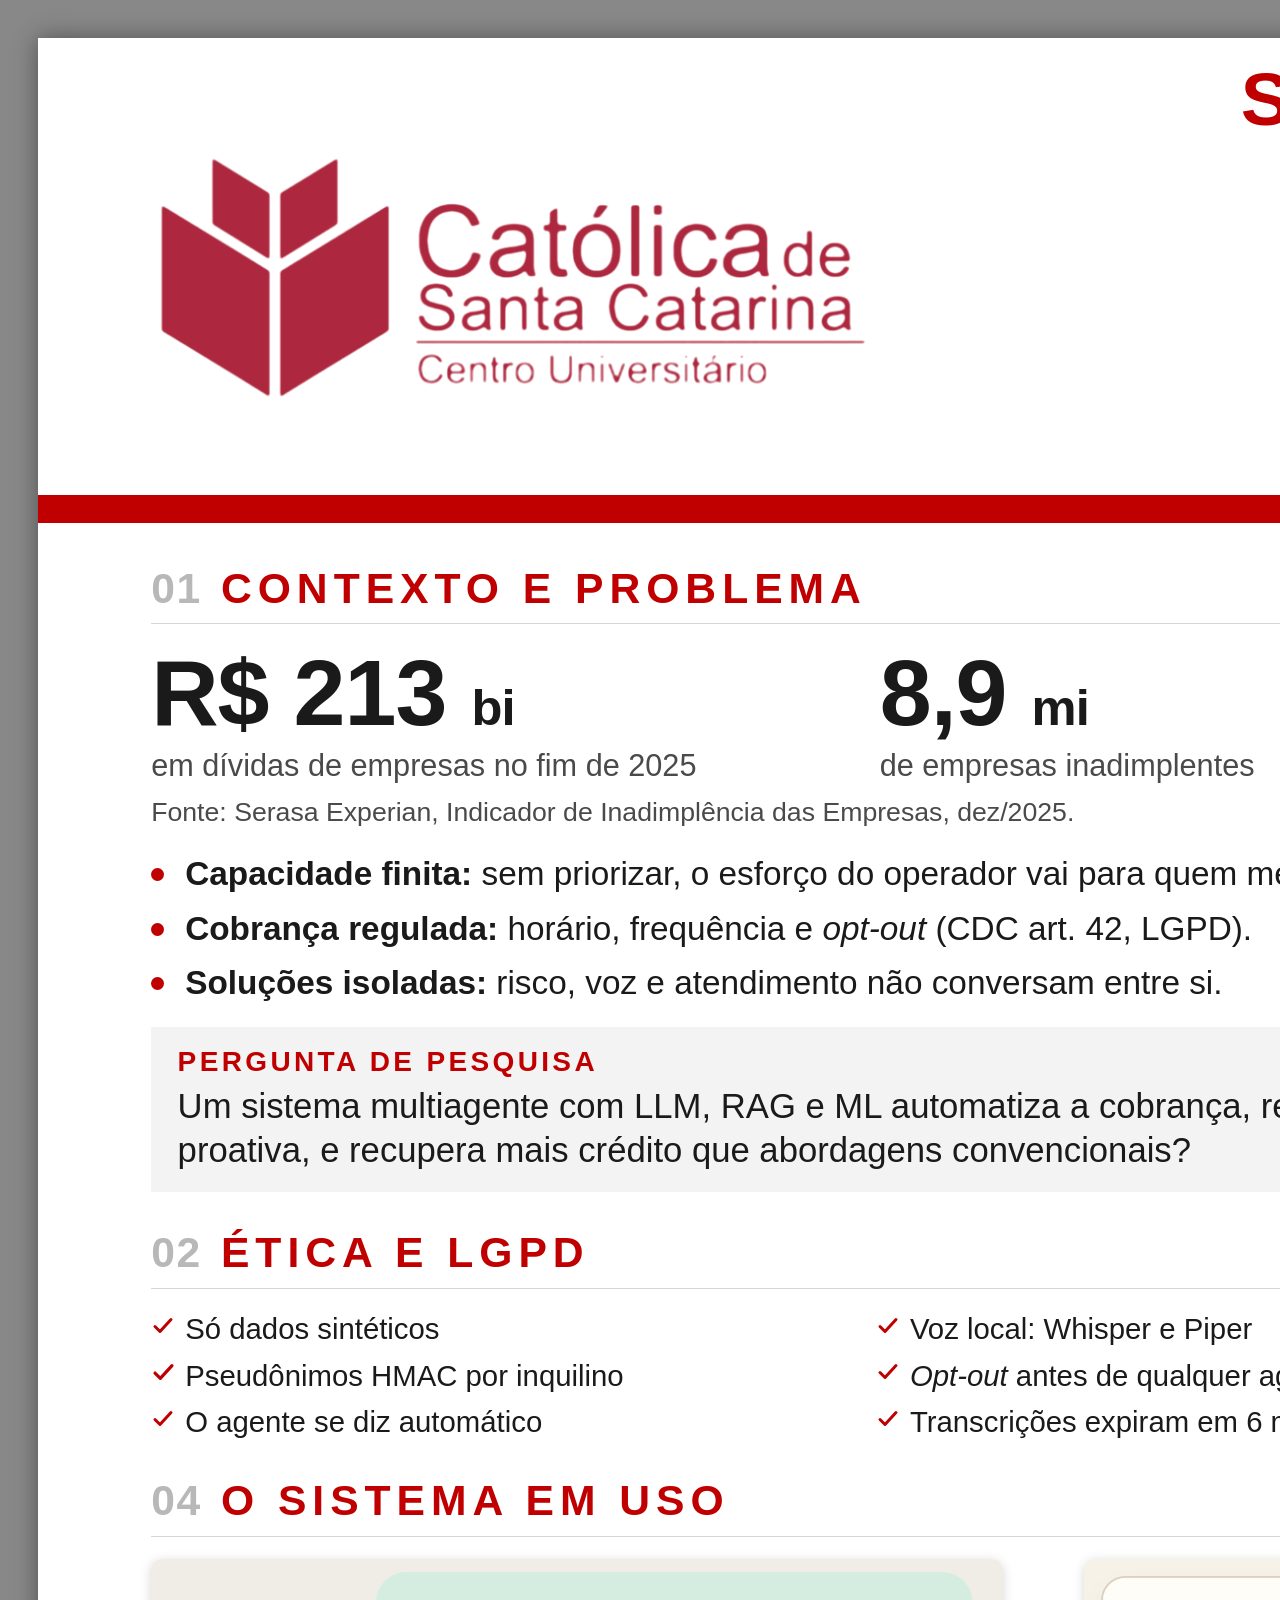
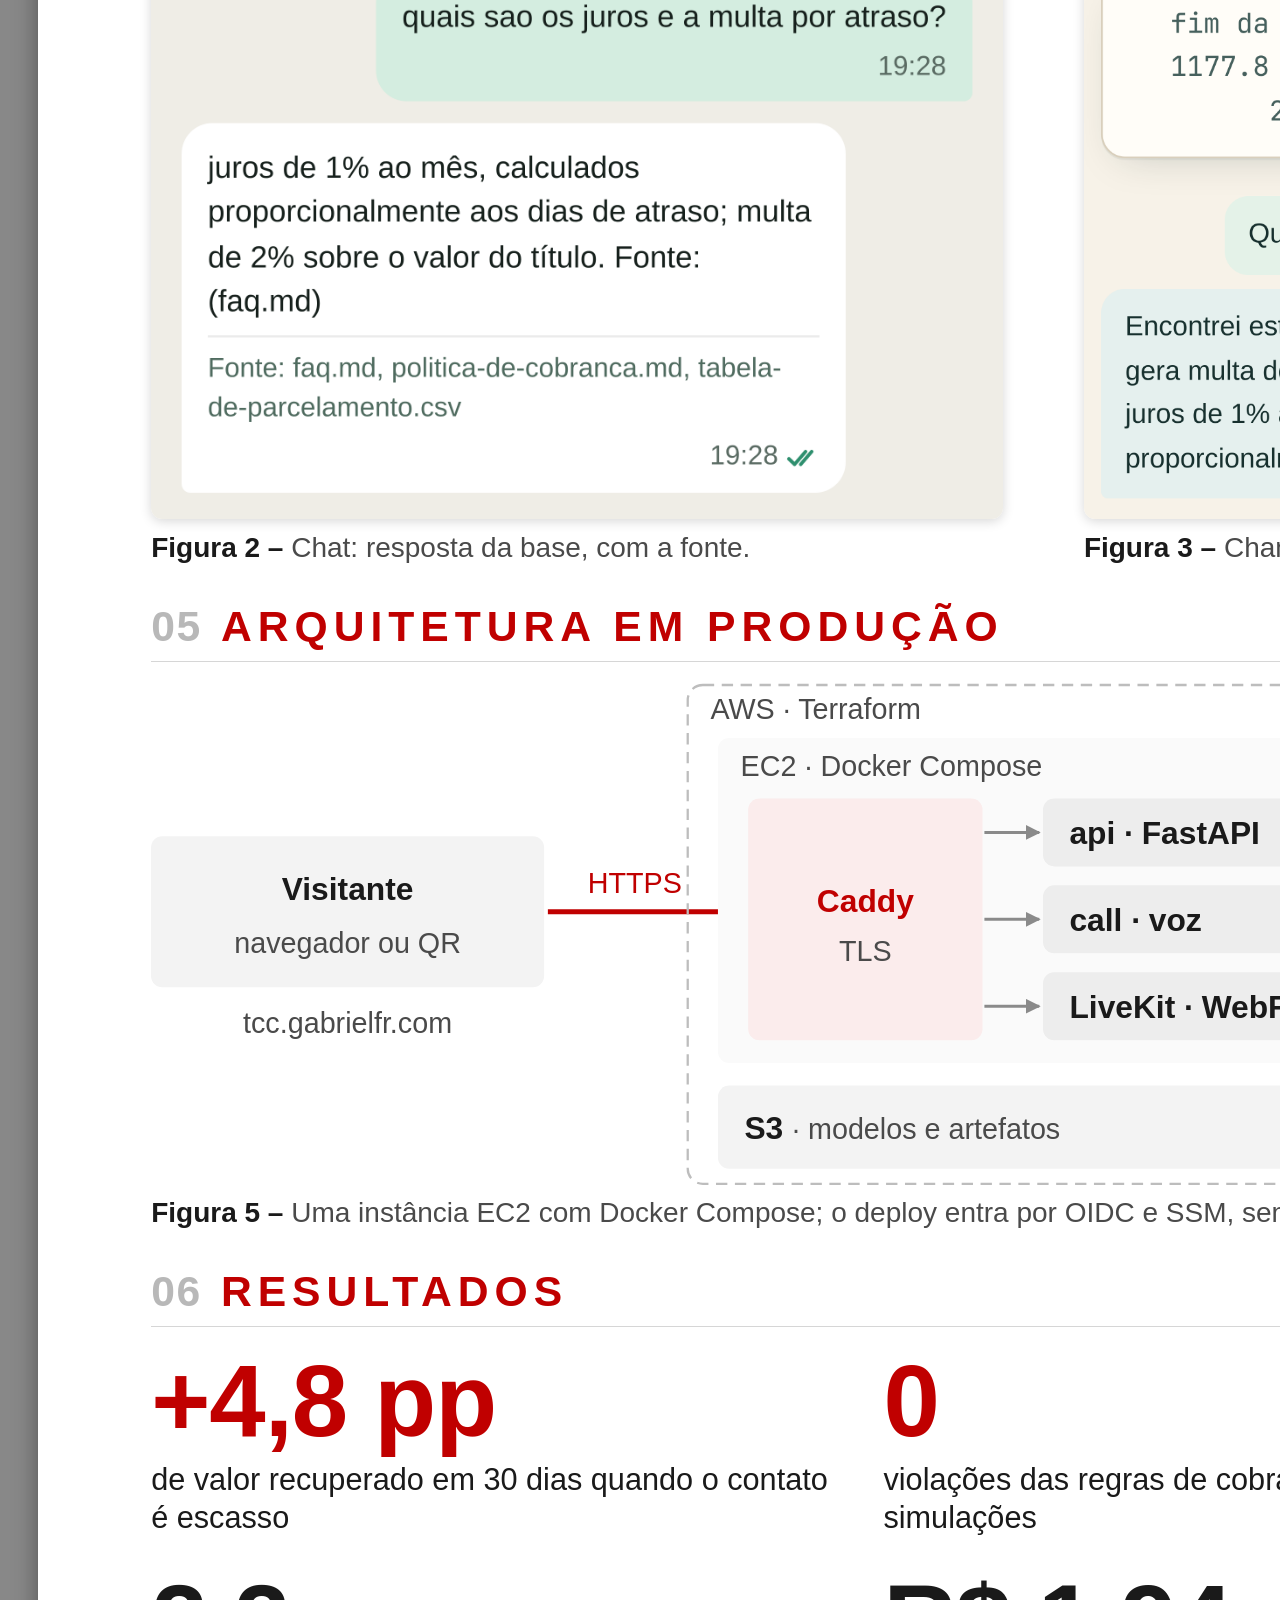
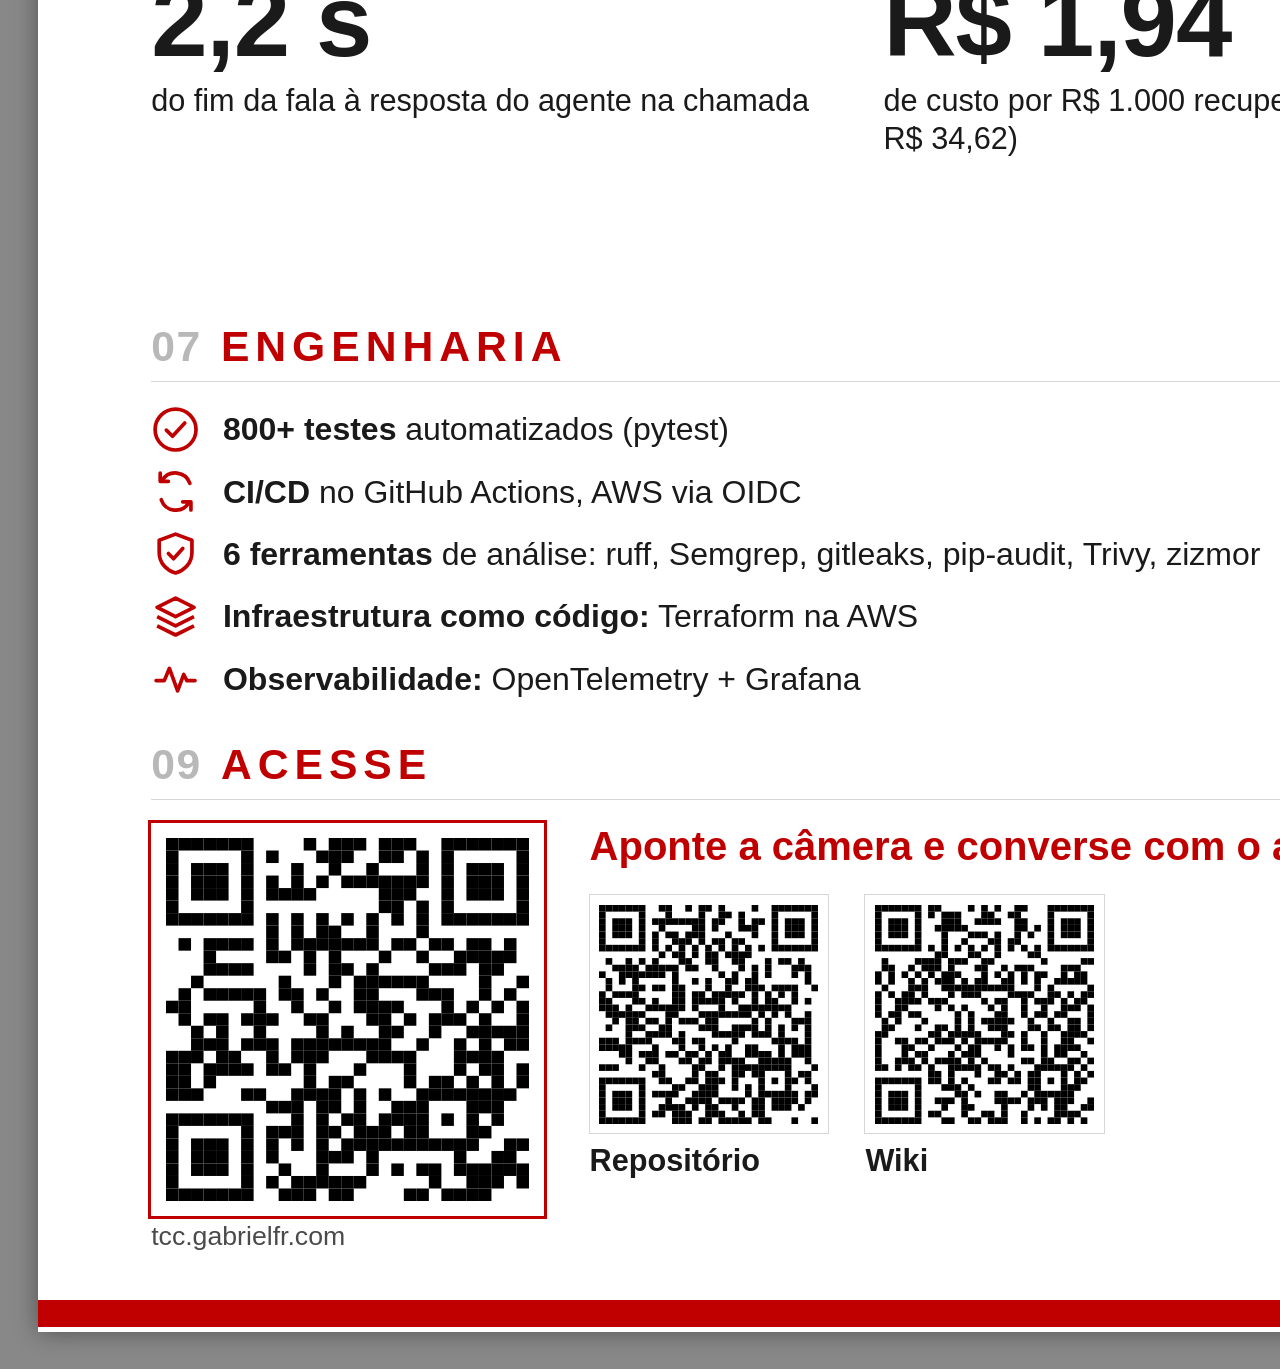
==== commit 043bd429: "docs: make the poster screenshots readable at A0 and add an ethics list - recapture the chat, call a" ====
--- a/poster/index.html
+++ b/poster/index.html
@@ -46,8 +46,9 @@
 
   <main>
 
-    <!-- ===================== 01 contexto | 02 solução ===================== -->
+    <!-- ===================== 01 contexto + 02 ética | 03 solução ===================== -->
     <div class="row">
+      <div class="col">
       <section class="ctx">
         <h2><span class="n">01</span>Contexto e problema</h2>
         <!-- Market numbers: Serasa Experian, Indicador de Inadimplência das Empresas, dez/2025
@@ -71,7 +72,27 @@
       </section>
 
       <section>
-        <h2><span class="n">02</span>Solução proposta</h2>
+        <h2><span class="n">02</span>Ética e LGPD</h2>
+        <!-- docs/data-acquisition-plan.md (D1) and article §3.1: synthetic data only;
+             docs/voice.md, docs/voice-call.md: Whisper and Piper run locally;
+             docs/architecture.md: HMAC pseudonyms per tenant, opt-out before any agent
+             (CDC art. 42), transcript_retention_days = 180 (six months);
+             docs/web-chat.md and docs/outreach.md: the thread and every outbound message say
+             they are automated. -->
+        <ul class="ethics">
+          <li>Só dados sintéticos</li>
+          <li>Voz local: Whisper e Piper</li>
+          <li>Pseudônimos HMAC por inquilino</li>
+          <li><em>Opt-out</em> antes de qualquer agente</li>
+          <li>O agente se diz automático</li>
+          <li>Transcrições expiram em 6 meses</li>
+        </ul>
+      </section>
+      </div>
+
+
+      <section>
+        <h2><span class="n">03</span>Solução proposta</h2>
         <!-- Structure: docs/architecture.md (orchestrator: route, prioritise, opt-out before
              any agent, record). Responsivo: docs/rag.md, docs/llm-responder.md (faithfulness
              check). Proativo: docs/collection-rules.md (max_attempts = 4), docs/outreach.md.
@@ -138,27 +159,27 @@
 
     <!-- ===================== 03 o sistema em uso ===================== -->
     <section>
-      <h2><span class="n">03</span>O sistema em uso</h2>
+      <h2><span class="n">04</span>O sistema em uso</h2>
       <!-- Screenshots of the running app, synthetic data only (captured locally; see README). -->
       <div class="shots">
         <figure class="fig shot">
           <img src="assets/tela-chat.png" alt="Widget de chat respondendo sobre juros e segunda via">
-          <figcaption><b>Figura 2 –</b> Chat: resposta a partir da base de conhecimento, com a fonte.</figcaption>
+          <figcaption><b>Figura 2 –</b> Chat: resposta da base, com a fonte.</figcaption>
         </figure>
         <figure class="fig shot">
           <img src="assets/tela-chamada.png" alt="Página da chamada de voz com a transcrição ao vivo">
-          <figcaption><b>Figura 3 –</b> Chamada de voz: transcrição ao vivo e o tempo de cada etapa.</figcaption>
+          <figcaption><b>Figura 3 –</b> Chamada de voz: tempos e transcrição.</figcaption>
         </figure>
         <figure class="fig shot">
           <img src="assets/tela-fila.png" alt="Fila de contato ordenada pelo modelo de propensão">
-          <figcaption><b>Figura 4 –</b> Fila de contato: faturas ordenadas pelo modelo preditivo.</figcaption>
+          <figcaption><b>Figura 4 –</b> Fila de contato: faturas ordenadas pelo modelo.</figcaption>
         </figure>
       </div>
     </section>
 
     <!-- ===================== 04 arquitetura ===================== -->
     <section>
-      <h2><span class="n">04</span>Arquitetura em produção</h2>
+      <h2><span class="n">05</span>Arquitetura em produção</h2>
       <!-- Deployment as settled for production: one EC2 with Docker Compose, Caddy, LiveKit,
            Postgres+pgvector on EBS, S3, Grafana LGTM (docs/observability.md), GitHub Actions
            with OIDC (infra/bootstrap) and deploy over SSM. Voice stack per docs/voice-call.md. -->
@@ -236,7 +257,7 @@
 
     <!-- ===================== 05 resultados ===================== -->
     <section>
-      <h2><span class="n">05</span>Resultados</h2>
+      <h2><span class="n">06</span>Resultados</h2>
       <div class="row">
         <div class="heroes">
           <!-- docs/experiment-results.md, "Paired differences", 2/day, system − semi-automated, +4.8 [+3.9, +5.8] -->
@@ -260,33 +281,33 @@
                "recovered ≤ 30 days" (means): capacity 2/4/8/16 —
                system 0.576 0.592 0.610 0.621; semi-automated 0.528 0.545 0.597 0.621;
                manual 0.525 0.539 0.579 0.621.
-               y(v) = 100 - (v - 0.50) * 640 ; x: 2→70, 4→145, 8→220, 16→295 -->
-          <svg class="dia" viewBox="0 14 375 116" role="img" aria-label="Gráfico: recuperação por capacidade diária">
+               y(v) = 92 - (v - 0.50) * 540 ; x: 2→70, 4→145, 8→220, 16→295 -->
+          <svg class="dia" viewBox="0 16 375 106" role="img" aria-label="Gráfico: recuperação por capacidade diária">
             <g stroke="#E3E3E3" stroke-width="0.5">
-              <line x1="40" y1="68" x2="300" y2="68"/>
-              <line x1="40" y1="36" x2="300" y2="36"/>
+              <line x1="40" y1="65.0" x2="300" y2="65.0"/>
+              <line x1="40" y1="38.0" x2="300" y2="38.0"/>
             </g>
-            <line x1="40" y1="100" x2="300" y2="100" stroke="#8A8A8A" stroke-width="0.6"/>
-            <text class="s e g" x="34" y="103">50%</text>
-            <text class="s e g" x="34" y="71">55%</text>
-            <text class="s e g" x="34" y="39">60%</text>
-            <text class="s c g" x="70"  y="112">2</text>
-            <text class="s c g" x="145" y="112">4</text>
-            <text class="s c g" x="220" y="112">8</text>
-            <text class="s c g" x="295" y="112">16</text>
-            <text class="s c g" x="170" y="126">contatos por dia (capacidade)</text>
-
-            <polyline points="70,84.0 145,75.04 220,49.44 295,22.56" fill="none" stroke="#9A9A9A" stroke-width="1.5" stroke-dasharray="4 2.5"/>
-            <polyline points="70,82.08 145,71.2 220,37.92 295,22.56" fill="none" stroke="#333" stroke-width="1.6"/>
-            <polyline points="70,51.36 145,41.12 220,29.6 295,22.56" fill="none" stroke="#C00000" stroke-width="2.6"/>
-            <g fill="#C00000"><circle cx="70" cy="51.36" r="2.3"/><circle cx="145" cy="41.12" r="2.3"/><circle cx="220" cy="29.6" r="2.3"/><circle cx="295" cy="22.56" r="2.3"/></g>
-
-            <line x1="78" y1="54" x2="78" y2="80" stroke="#C00000" stroke-width="0.9" marker-start="url(#ah-red)" marker-end="url(#ah-red)"/>
-            <text class="k red" x="83" y="71">+4,8 pp</text>
-
-            <text class="s g" x="303" y="25">todos</text>
-            <text class="s g" x="303" y="35">iguais:</text>
-            <text class="s g" x="303" y="45">62,1%</text>
+            <line x1="40" y1="92.0" x2="300" y2="92.0" stroke="#8A8A8A" stroke-width="0.6"/>
+            <text class="s e g" x="34" y="95.0">50%</text>
+            <text class="s e g" x="34" y="68.0">55%</text>
+            <text class="s e g" x="34" y="41.0">60%</text>
+            <text class="s c g" x="70"  y="104">2</text>
+            <text class="s c g" x="145" y="104">4</text>
+            <text class="s c g" x="220" y="104">8</text>
+            <text class="s c g" x="295" y="104">16</text>
+            <text class="s c g" x="170" y="118">contatos por dia (capacidade)</text>
+
+            <polyline points="70,78.5 145,70.94 220,49.34 295,26.66" fill="none" stroke="#9A9A9A" stroke-width="1.5" stroke-dasharray="4 2.5"/>
+            <polyline points="70,76.88 145,67.7 220,39.62 295,26.66" fill="none" stroke="#333" stroke-width="1.6"/>
+            <polyline points="70,50.96 145,42.32 220,32.6 295,26.66" fill="none" stroke="#C00000" stroke-width="2.6"/>
+            <g fill="#C00000"><circle cx="70" cy="50.96" r="2.3"/><circle cx="145" cy="42.32" r="2.3"/><circle cx="220" cy="32.6" r="2.3"/><circle cx="295" cy="26.66" r="2.3"/></g>
+
+            <line x1="78" y1="53.96" x2="78" y2="73.88" stroke="#C00000" stroke-width="0.9" marker-start="url(#ah-red)" marker-end="url(#ah-red)"/>
+            <text class="k red" x="83" y="66.9">+4,8 pp</text>
+
+            <text class="s g" x="303" y="27">todos</text>
+            <text class="s g" x="303" y="37">iguais:</text>
+            <text class="s g" x="303" y="47">62,1%</text>
           </svg>
           <figcaption><b>Figura 6 –</b> Simulação com 30 replicações pareadas (IC 95%).</figcaption>
         </figure>
@@ -296,7 +317,7 @@
     <!-- ===================== 06 engenharia | 07 conclusões ===================== -->
     <div class="row">
       <section>
-        <h2><span class="n">06</span>Engenharia</h2>
+        <h2><span class="n">07</span>Engenharia</h2>
         <ul class="eng">
           <!-- `uv run pytest --collect-only -q` on 2026-11-14: 849 tests -->
           <li><svg viewBox="0 0 24 24" aria-hidden="true"><circle cx="12" cy="12" r="10" fill="none" stroke="#C00000" stroke-width="1.8"/><path d="M7.5 12.3l3 3 6-6.5" fill="none" stroke="#C00000" stroke-width="1.8" stroke-linecap="round" stroke-linejoin="round"/></svg>
@@ -317,7 +338,7 @@
       </section>
 
       <section>
-        <h2><span class="n">07</span>Conclusões</h2>
+        <h2><span class="n">08</span>Conclusões</h2>
         <!-- article/main.tex §5 (Discussão, Conclusão); docs/experiment-results.md Findings 1, 3, 7 -->
         <ol class="concl">
           <li><strong>Sim, com uma condição:</strong> a predição recupera mais quanto mais escasso é o contato (+4,7 a +4,8 pp com 2 a 4 contatos/dia) e não muda nada quando dá para contatar todos.</li>
@@ -331,7 +352,7 @@
     <!-- ===================== 08 acesse | 09 referências ===================== -->
     <div class="row">
       <section>
-        <h2><span class="n">08</span>Acesse</h2>
+        <h2><span class="n">09</span>Acesse</h2>
         <!-- QR targets: poster/qr-targets.conf (regenerated by `make poster`) -->
         <div class="access">
           <figure class="qr main" data-qr="prod">
@@ -360,7 +381,7 @@
       </section>
 
       <section>
-        <h2><span class="n">09</span>Referências</h2>
+        <h2><span class="n">10</span>Referências</h2>
         <!-- Entries from article/refs.bib, plus the Serasa 2025 indicator used by the pitch. -->
         <div class="refs">
           <p>BRASIL. <strong>Lei nº 13.709/2018</strong>. Lei Geral de Proteção de Dados Pessoais (LGPD).</p>
--- a/poster/poster.css
+++ b/poster/poster.css
@@ -125,20 +125,30 @@
 svg.dia .red  { fill: var(--red); }
 svg.dia .ls { letter-spacing: 0.08em; }
 
+.col { display: flex; flex-direction: column; gap: var(--rhythm); }
+
+/* ---------- 02 ética: compact check list, three per row -------------------------- */
+.ethics { list-style: none; display: grid; grid-template-columns: 1fr 1fr; gap: 3mm 8mm; }
+.ethics li { position: relative; padding-left: 9mm; font-size: 22pt; line-height: 1.2; }
+.ethics li::before {
+  content: ""; position: absolute; left: 0; top: 0.6mm; width: 6.5mm; height: 6.5mm;
+  background: url("data:image/svg+xml,%3Csvg xmlns='http://www.w3.org/2000/svg' viewBox='0 0 24 24'%3E%3Cpath d='M4 12.5l5 5 11-12' fill='none' stroke='%23C00000' stroke-width='3' stroke-linecap='round' stroke-linejoin='round'/%3E%3C/svg%3E") center/contain no-repeat;
+}
+
 /* ---------- 01 contexto -------------------------------------------------------- */
 .stats { display: grid; grid-template-columns: 1fr 1fr; gap: 10mm; }
-.stat .num { display: block; font-size: 80pt; font-weight: 700; line-height: 1; letter-spacing: -0.01em; }
-.stat .num small { font-size: 42pt; }
+.stat .num { display: block; font-size: 70pt; font-weight: 700; line-height: 1; letter-spacing: -0.01em; }
+.stat .num small { font-size: 38pt; }
 .stat .lbl { display: block; font-size: 23pt; line-height: 1.22; margin-top: 2mm; color: var(--ink-2); }
 .ctx .src { margin-top: 3mm; }
 
-.bullets { list-style: none; margin-top: 8mm; display: grid; gap: 4mm; }
+.bullets { list-style: none; margin-top: 6mm; display: grid; gap: 3mm; }
 .bullets li { position: relative; padding-left: 9mm; }
 .bullets li::before {
   content: ""; position: absolute; left: 0; top: 4.2mm;
   width: 3.4mm; height: 3.4mm; background: var(--red); border-radius: 50%;
 }
-.question { margin-top: 9mm; background: var(--fill); padding: 6mm 8mm; }
+.question { margin-top: 6mm; background: var(--fill); padding: 5mm 7mm; }
 .question .lbl {
   display: block; color: var(--red); font-weight: 700; font-size: 21pt;
   text-transform: uppercase; letter-spacing: 0.12em; margin-bottom: 1.5mm;
@@ -150,9 +160,10 @@
 figure.fig figcaption { font-size: 21pt; line-height: 1.25; color: var(--ink-2); margin-top: 3mm; }
 figure.fig figcaption b { color: var(--ink); font-weight: 700; }
 
-.shots { display: flex; justify-content: space-between; align-items: flex-start; gap: 16mm; }
+.shots { display: flex; justify-content: space-between; align-items: flex-start; gap: 12mm; }
+.shot { width: min-content; }
 .shot img {
-  display: block; height: 142mm; width: auto;
+  display: block; height: 148mm; width: auto;
   border-radius: 3mm;
   box-shadow: 0 0.6mm 3mm rgba(0, 0, 0, 0.16);
 }
